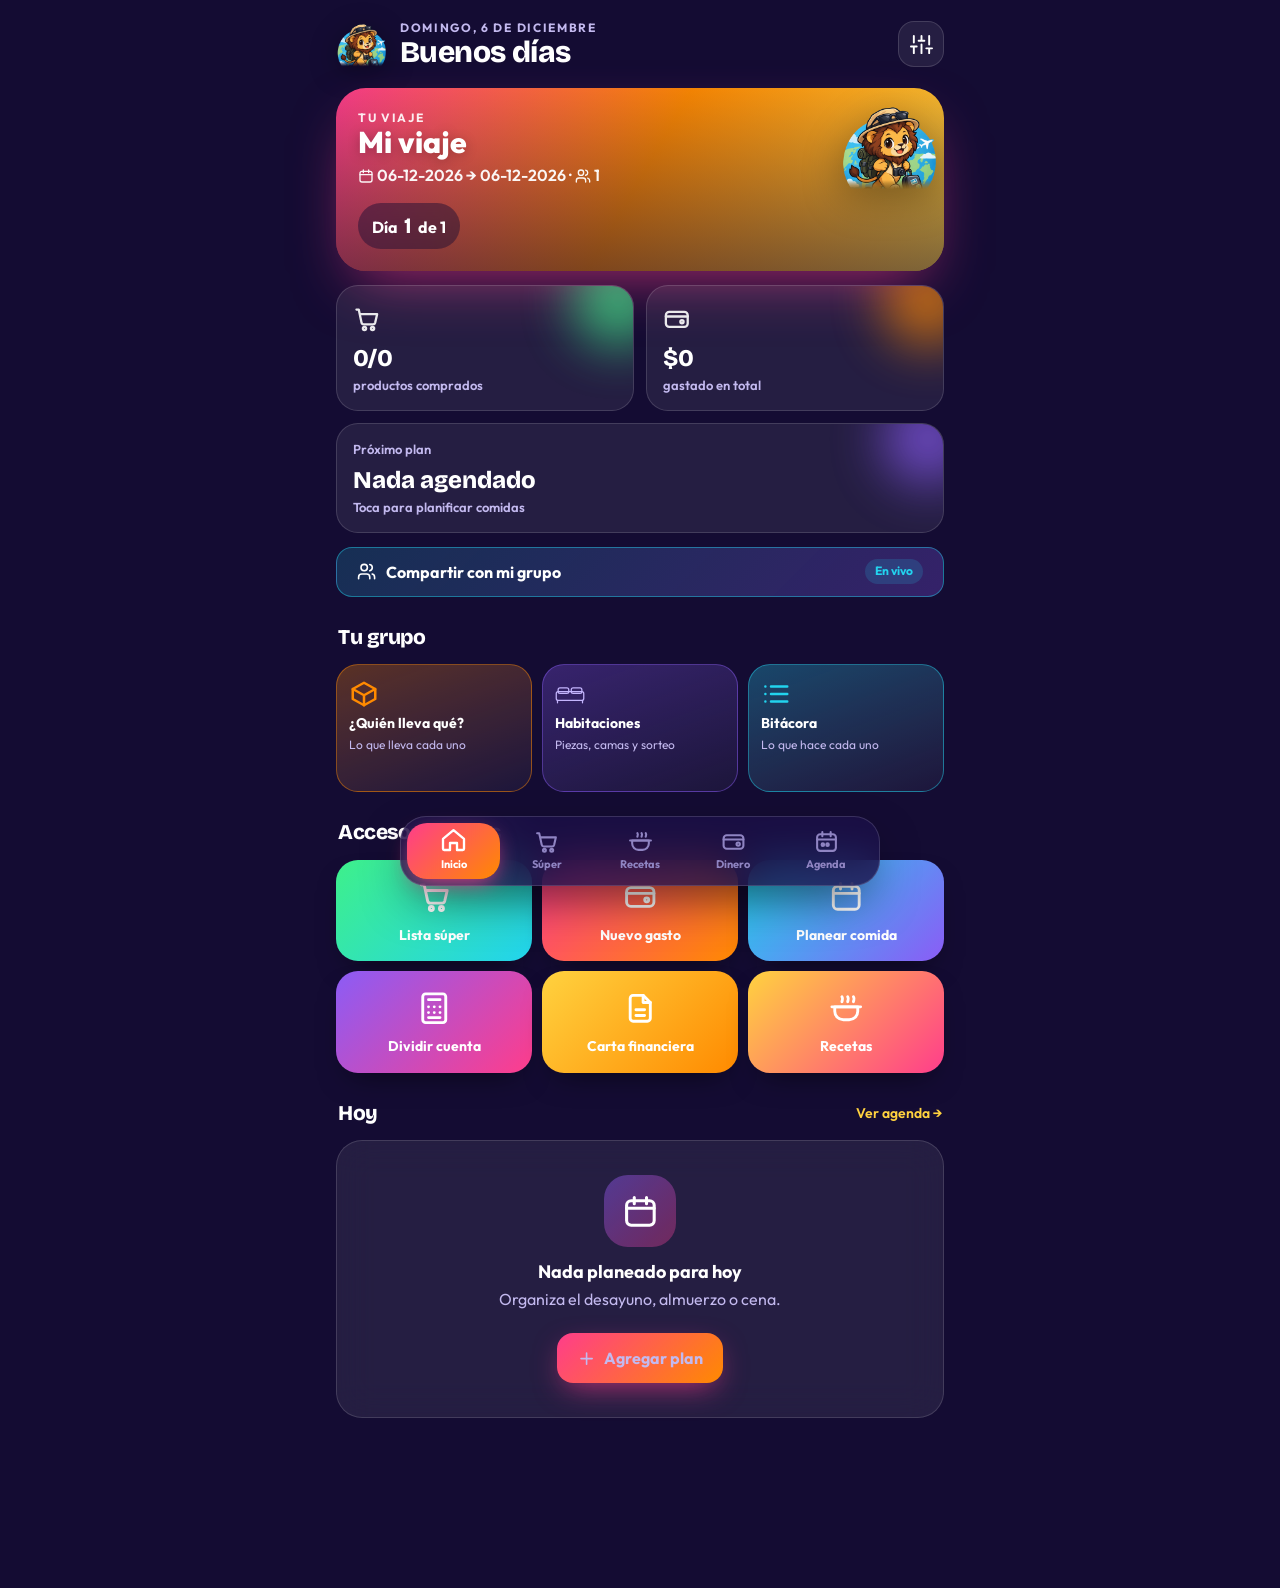
==== index.html @ cc761ab0 "ViajAPP: versión publicada (sesión 10)" ====
<!doctype html>
<html lang="es">
<head>
  <meta charset="utf-8">
  <meta name="viewport" content="width=device-width, initial-scale=1, viewport-fit=cover, maximum-scale=1">
  <meta name="theme-color" content="#140c33">
  <meta name="mobile-web-app-capable" content="yes">
  <meta name="apple-mobile-web-app-capable" content="yes">
  <meta name="apple-mobile-web-app-status-bar-style" content="black-translucent">
  <meta name="apple-mobile-web-app-title" content="Viajapp">
  <title>Viajapp · Organizador de viajes</title>
  <link rel="manifest" href="manifest.webmanifest">
  <link rel="icon" type="image/png" href="icons/favicon-64.png">
  <link rel="apple-touch-icon" href="icons/apple-touch-icon.png">
  <link rel="preconnect" href="https://fonts.googleapis.com">
  <link rel="preconnect" href="https://fonts.gstatic.com" crossorigin>
  <link href="https://fonts.googleapis.com/css2?family=Bricolage+Grotesque:opsz,wght@12..96,600;12..96,800&family=Outfit:wght@400;500;600;700&display=swap" rel="stylesheet">
  <link rel="stylesheet" href="css/styles.css">
</head>
<body>
  <!-- Fondo animado -->
  <div class="bg" aria-hidden="true">
    <span class="blob b1"></span><span class="blob b2"></span><span class="blob b3"></span><span class="blob b4"></span>
    <div class="grain"></div>
  </div>

  <main id="view" class="view"></main>

  <!-- Navegación inferior -->
  <nav class="tabbar" id="tabbar">
    <span class="tab-indicator" id="tabIndicator"></span>
    <button class="tab" data-tab="home" aria-label="Inicio">
      <svg viewBox="0 0 24 24"><path d="M3 11.5 12 4l9 7.5V20a1 1 0 0 1-1 1h-5v-6h-6v6H4a1 1 0 0 1-1-1z"/></svg><span>Inicio</span>
    </button>
    <button class="tab" data-tab="shop" aria-label="Supermercado">
      <svg viewBox="0 0 24 24"><path d="M3 4h2l2.4 11.2a2 2 0 0 0 2 1.6h7.9a2 2 0 0 0 2-1.5L21 8H6.2"/><circle cx="10" cy="20.5" r="1.4"/><circle cx="17" cy="20.5" r="1.4"/></svg><span>Súper</span>
      <b class="tab-badge" id="shopBadge" hidden></b>
    </button>
    <button class="tab" data-tab="recipes" aria-label="Recetas">
      <svg viewBox="0 0 24 24"><path d="M4 11h16v3a6 6 0 0 1-6 6h-4a6 6 0 0 1-6-6z"/><path d="M2 11h20M9 7.5c0-1.2 1.2-1.6 0-3.5M13 7.5c0-1.2 1.2-1.6 0-3.5M17 7.5c0-1.2 1.2-1.6 0-3.5"/></svg><span>Recetas</span>
    </button>
    <button class="tab" data-tab="money" aria-label="Dinero">
      <svg viewBox="0 0 24 24"><rect x="2.5" y="6" width="19" height="13" rx="3"/><path d="M2.5 10h19"/><circle cx="16.5" cy="14.5" r="1.6"/></svg><span>Dinero</span>
    </button>
    <button class="tab" data-tab="agenda" aria-label="Agenda">
      <svg viewBox="0 0 24 24"><rect x="3" y="5" width="18" height="16" rx="3"/><path d="M3 10h18M8 3v4M16 3v4"/><circle cx="8.5" cy="15" r="1.2"/><circle cx="13" cy="15" r="1.2"/></svg><span>Agenda</span>
    </button>
  </nav>

  <!-- Hoja inferior (modales) -->
  <div class="sheet-wrap" id="sheetWrap" hidden>
    <div class="sheet-backdrop" id="sheetBackdrop"></div>
    <section class="sheet" id="sheet" role="dialog" aria-modal="true">
      <div class="sheet-grip"></div>
      <div class="sheet-body" id="sheetBody"></div>
    </section>
  </div>

  <div class="toasts" id="toasts"></div>
  <canvas id="confetti" aria-hidden="true"></canvas>
  <div id="exportStage" aria-hidden="true"></div>
  <input type="file" id="importFile" accept="application/json" hidden>

  <script src="vendor/html2canvas.min.js"></script>
  <script src="vendor/jspdf.umd.min.js"></script>
  <script src="vendor/jspdf.plugin.autotable.min.js"></script>
  <script src="vendor/qrcode.min.js"></script>
  <script src="js/firebase-config.js"></script>
  <script src="js/data.js"></script>
  <script src="js/recipes.js"></script>
  <script src="js/diets.js"></script>
  <script src="js/store.js"></script>
  <script src="js/export.js"></script>
  <script src="js/sync.js"></script>
  <script src="js/group.js"></script>
  <script src="js/app.js"></script>
</body>
</html>
---- css/styles.css ----
/* ============ Viajapp · estilos ============ */
:root {
  --bg: #140c33;
  --bg-2: #1f1250;
  --card: rgba(255, 255, 255, .075);
  --card-2: rgba(255, 255, 255, .12);
  --stroke: rgba(255, 255, 255, .14);
  --text: #ffffff;
  --muted: #c3b9ef;
  --dim: #8f84c2;

  --pink: #ff3d8b;
  --orange: #ff8a00;
  --yellow: #ffd23f;
  --lime: #3ef08a;
  --cyan: #22d3ee;
  --violet: #8b5cf6;
  --red: #ff4d5e;

  --grad-hot: linear-gradient(135deg, #ff3d8b 0%, #ff8a00 100%);
  --grad-sun: linear-gradient(135deg, #ffd23f 0%, #ff8a00 100%);
  --grad-sea: linear-gradient(135deg, #22d3ee 0%, #8b5cf6 100%);
  --grad-lime: linear-gradient(135deg, #3ef08a 0%, #22d3ee 100%);
  --grad-party: linear-gradient(120deg, #ff3d8b, #ff8a00, #ffd23f, #3ef08a, #22d3ee, #8b5cf6, #ff3d8b);

  --r-lg: 26px;
  --r-md: 18px;
  --r-sm: 12px;
  --spring: cubic-bezier(.34, 1.56, .64, 1);
  --ease: cubic-bezier(.22, 1, .36, 1);
  --font-display: 'Bricolage Grotesque', 'Outfit', system-ui, sans-serif;
  --font: 'Outfit', system-ui, -apple-system, 'Segoe UI', Roboto, sans-serif;
  --safe-b: env(safe-area-inset-bottom, 0px);
  --safe-t: env(safe-area-inset-top, 0px);
  color-scheme: dark;
}

* { box-sizing: border-box; -webkit-tap-highlight-color: transparent; }
html, body { margin: 0; min-height: 100%; background: var(--bg); color: var(--text); }
body {
  font-family: var(--font);
  font-size: 16px;
  line-height: 1.4;
  overflow-x: hidden;
  overscroll-behavior-y: contain;
}
button { font: inherit; color: inherit; background: none; border: 0; cursor: pointer; padding: 0; }
input, textarea, select { font: inherit; color: inherit; }
img { max-width: 100%; display: block; }
[hidden] { display: none !important; }
h1, h2, h3 { font-family: var(--font-display); margin: 0; letter-spacing: -.02em; }

/* ---------- Fondo animado ---------- */
.bg { position: fixed; inset: 0; z-index: -1; overflow: hidden; background: radial-gradient(120% 80% at 50% 0%, var(--bg-2) 0%, var(--bg) 60%); }
.blob { position: absolute; border-radius: 50%; filter: blur(70px); opacity: .55; will-change: transform; }
.b1 { width: 55vmax; height: 55vmax; background: #ff3d8b; top: -20vmax; left: -15vmax; animation: float1 18s ease-in-out infinite alternate; }
.b2 { width: 45vmax; height: 45vmax; background: #8b5cf6; top: 30vh; right: -20vmax; animation: float2 22s ease-in-out infinite alternate; }
.b3 { width: 40vmax; height: 40vmax; background: #22d3ee; bottom: -18vmax; left: -10vmax; opacity: .35; animation: float3 20s ease-in-out infinite alternate; }
.b4 { width: 28vmax; height: 28vmax; background: #ff8a00; top: 10vh; right: 10vw; opacity: .3; animation: float1 16s ease-in-out infinite alternate-reverse; }
.grain { position: absolute; inset: 0; opacity: .06; background-image: radial-gradient(#fff 1px, transparent 1px); background-size: 3px 3px; }
@keyframes float1 { to { transform: translate(18vw, 12vh) scale(1.15); } }
@keyframes float2 { to { transform: translate(-22vw, -10vh) scale(.9); } }
@keyframes float3 { to { transform: translate(25vw, -14vh) scale(1.2); } }

/* ---------- Layout ---------- */
.view {
  max-width: 640px;
  margin: 0 auto;
  padding: calc(var(--safe-t) + 18px) 16px calc(var(--safe-b) + 170px);
  min-height: 100vh;
}
/* Las animaciones de entrada solo corren al cambiar de pestaña (.view.animate) */
.view.animate .page { animation: pageIn .55s var(--ease) both; }
.pop-in { animation: pageIn .45s var(--ease) both; }
@keyframes pageIn { from { opacity: 0; transform: translateY(24px) scale(.98); } }
.view.animate .stagger > *,
.view.animate .list-row,
.view.animate .exp-row,
.view.animate .ev { animation: rise .6s var(--spring) both; animation-delay: calc(var(--i, 0) * 55ms); }
@keyframes rise { from { opacity: 0; transform: translateY(26px) scale(.94); } }

.top { display: flex; align-items: center; gap: 12px; margin-bottom: 18px; }
.top .grow { flex: 1; min-width: 0; }
.eyebrow { font-size: 12px; font-weight: 700; letter-spacing: .14em; text-transform: uppercase; color: var(--muted); }
.title { font-size: 34px; font-weight: 800; line-height: 1.05; }
/* Íconos de línea (SVG) */
.ic { width: 1.15em; height: 1.15em; flex: none; display: inline-block; vertical-align: -.2em; fill: none; stroke: currentColor; stroke-width: 2; stroke-linecap: round; stroke-linejoin: round; }
.btn .ic { width: 1.2em; height: 1.2em; }
.chip .ic { width: 1em; height: 1em; }
.home-top { align-items: center; }
.home-top .title { font-size: clamp(22px, 6.6vw, 30px); }
.brand-mark { width: 52px; height: 52px; flex: none; object-fit: contain; filter: drop-shadow(0 6px 14px rgba(0, 0, 0, .35)); animation: bob 4.5s ease-in-out infinite; }
.dot { display: inline-block; width: 9px; height: 9px; border-radius: 50%; background: var(--dim); vertical-align: 1px; }
.dot.online { background: var(--lime); box-shadow: 0 0 0 0 rgba(62, 240, 138, .6); animation: pulse 2s infinite; }
.dot.offline { background: var(--orange); }
.dot.connecting { background: var(--yellow); animation: pulse 1.2s infinite; }
.dot.error { background: var(--red); }
@keyframes pulse { 70% { box-shadow: 0 0 0 7px rgba(62, 240, 138, 0); } 100% { box-shadow: 0 0 0 0 rgba(62, 240, 138, 0); } }

.icon-btn {
  width: 46px; height: 46px; border-radius: 16px; display: grid; place-items: center; flex: none;
  background: var(--card); border: 1px solid var(--stroke); font-size: 20px;
  transition: transform .25s var(--spring), background .2s;
}
.icon-btn:active { transform: scale(.88) rotate(-6deg); }

.section-title { display: flex; align-items: center; justify-content: space-between; margin: 26px 2px 12px; }
.section-title h2 { font-size: 21px; font-weight: 800; }
.link { color: var(--yellow); font-weight: 600; font-size: 14px; }

.card {
  background: var(--card); border: 1px solid var(--stroke); border-radius: var(--r-lg);
  padding: 18px; backdrop-filter: blur(18px); -webkit-backdrop-filter: blur(18px);
}

/* ---------- Botones ---------- */
.btn {
  display: inline-flex; align-items: center; justify-content: center; gap: 8px;
  min-height: 50px; padding: 0 20px; border-radius: 16px; font-weight: 700;
  background: var(--card-2); border: 1px solid var(--stroke);
  transition: transform .25s var(--spring), filter .2s, box-shadow .2s;
}
.btn:active { transform: scale(.94); }
.btn.primary { background: var(--grad-hot); border: 0; box-shadow: 0 10px 30px -8px rgba(255, 61, 139, .7); }
.btn.sea { background: var(--grad-sea); border: 0; box-shadow: 0 10px 30px -8px rgba(139, 92, 246, .7); }
.btn.lime { background: var(--grad-lime); border: 0; color: #08241a; box-shadow: 0 10px 30px -8px rgba(62, 240, 138, .6); }
.btn.sun { background: var(--grad-sun); border: 0; color: #2b1600; box-shadow: 0 10px 30px -8px rgba(255, 138, 0, .6); }
.btn.danger { background: rgba(255, 77, 94, .15); border-color: rgba(255, 77, 94, .5); color: #ff9aa4; }
.btn.block { width: 100%; }
.btn.sm { min-height: 40px; padding: 0 14px; border-radius: 13px; font-size: 14px; }
.btn-row { display: flex; gap: 10px; flex-wrap: wrap; }
.btn-row > .btn { flex: 1 1 140px; }
.shine { position: relative; overflow: hidden; }
.shine::after {
  content: ''; position: absolute; inset: 0; transform: translateX(-120%);
  background: linear-gradient(100deg, transparent 20%, rgba(255, 255, 255, .45) 50%, transparent 80%);
  animation: shine 3.2s ease-in-out infinite;
}
@keyframes shine { 60%, 100% { transform: translateX(120%); } }

/* ---------- Inicio ---------- */
.hero {
  position: relative; overflow: hidden; border-radius: 30px; padding: 22px;
  background: var(--grad-party); background-size: 300% 300%; animation: partyBg 12s ease infinite;
  box-shadow: 0 24px 60px -20px rgba(255, 61, 139, .65);
}
@keyframes partyBg { 0% { background-position: 0% 50%; } 50% { background-position: 100% 50%; } 100% { background-position: 0% 50%; } }
.hero::before { content: ''; position: absolute; inset: 0; background: linear-gradient(180deg, rgba(20, 12, 51, .05), rgba(20, 12, 51, .55)); }
.hero > * { position: relative; }
.hero .trip-name { font-size: 30px; font-weight: 800; line-height: 1.05; text-shadow: 0 2px 12px rgba(0, 0, 0, .25); }
.hero .trip-meta { margin-top: 6px; font-weight: 600; opacity: .95; }
.hero { padding-right: 112px; }
.hero .hero-logo { position: absolute; right: 4px; top: 8px; width: 100px; height: 100px; object-fit: contain; animation: bob 3.6s ease-in-out infinite; filter: drop-shadow(0 12px 20px rgba(0, 0, 0, .35)); }
.hero .trip-meta .ic { width: 1em; height: 1em; }
@keyframes bob { 50% { transform: translateY(-10px) rotate(8deg); } }
.hero .countdown { display: inline-flex; align-items: baseline; gap: 6px; margin-top: 16px; padding: 8px 14px; border-radius: 999px; background: rgba(20, 12, 51, .45); backdrop-filter: blur(8px); font-weight: 700; }
.hero .countdown b { font-family: var(--font-display); font-size: 22px; }

.stats { display: grid; grid-template-columns: repeat(2, 1fr); gap: 12px; margin-top: 14px; }
.stat { border-radius: 22px; padding: 16px; background: var(--card); border: 1px solid var(--stroke); position: relative; overflow: hidden; transition: transform .3s var(--spring); }
.stat:active { transform: scale(.95); }
.stat .s-ico { font-size: 24px; color: #fff; opacity: .9; }
.stat .s-val { font-family: var(--font-display); font-size: 24px; font-weight: 800; margin-top: 6px; white-space: nowrap; overflow: hidden; text-overflow: ellipsis; }
.stat .s-lbl { color: var(--muted); font-size: 13px; font-weight: 600; }
.stat .s-glow { position: absolute; width: 90px; height: 90px; border-radius: 50%; right: -30px; top: -30px; filter: blur(26px); opacity: .7; }
.stat.wide { grid-column: span 2; }

.quick { display: grid; grid-template-columns: repeat(3, 1fr); gap: 10px; }
.quick-tile {
  border-radius: 22px; padding: 16px 10px; text-align: center; font-weight: 700; font-size: 14px;
  display: flex; flex-direction: column; align-items: center; gap: 8px; color: #fff;
  transition: transform .3s var(--spring); box-shadow: 0 14px 30px -14px rgba(0, 0, 0, .6);
}
.quick-tile span { font-size: 30px; transition: transform .4s var(--spring); }
.quick-tile:active { transform: scale(.9) rotate(-2deg); }
.quick-tile:active span { transform: scale(1.3) rotate(10deg); }

/* ---------- Controles ---------- */
.seg { display: flex; padding: 5px; border-radius: 18px; background: var(--card); border: 1px solid var(--stroke); position: relative; margin-bottom: 14px; }
.seg button { flex: 1; min-height: 42px; border-radius: 14px; font-weight: 700; color: var(--muted); position: relative; z-index: 1; transition: color .25s; }
.seg button.active { color: #fff; }
.seg .seg-ind { position: absolute; top: 5px; bottom: 5px; border-radius: 14px; background: var(--grad-hot); transition: left .45s var(--spring), width .45s var(--spring); box-shadow: 0 8px 22px -8px rgba(255, 61, 139, .9); }

.search { position: relative; margin-bottom: 12px; }
.search input {
  width: 100%; height: 52px; border-radius: 18px; padding: 0 16px 0 46px;
  background: var(--card); border: 1px solid var(--stroke); outline: none; font-size: 16px; transition: border-color .2s, box-shadow .2s;
}
.search input:focus { border-color: var(--pink); box-shadow: 0 0 0 4px rgba(255, 61, 139, .2); }
.search::before {
  content: ''; position: absolute; left: 16px; top: 50%; width: 20px; height: 20px; transform: translateY(-50%);
  background: url("data:image/svg+xml,%3Csvg xmlns='http://www.w3.org/2000/svg' viewBox='0 0 24 24' fill='none' stroke='%23c3b9ef' stroke-width='2.2' stroke-linecap='round'%3E%3Ccircle cx='11' cy='11' r='7'/%3E%3Cpath d='m21 21-4.3-4.3'/%3E%3C/svg%3E") center / contain no-repeat;
}
.sum-ic { display: grid; place-items: center; width: 52px; height: 52px; border-radius: 18px; font-size: 26px; color: var(--lime); background: rgba(62, 240, 138, .12); }
.inlist { font-size: 11px; font-weight: 700; color: var(--lime); border: 1px solid rgba(62, 240, 138, .45); border-radius: 999px; padding: 1px 7px; margin-left: 4px; white-space: nowrap; }
.item-card .add-ic { color: var(--muted); }
.share-cta span { display: inline-flex; align-items: center; gap: 10px; flex: 1; text-align: left; }
.share-cta small { flex: none; font-size: 12px; padding: 4px 10px; border-radius: 999px; background: rgba(34, 211, 238, .16); }
.list-row .rs .ic, .exp-row .es .ic, .ev .es .ic { width: 1em; height: 1em; }

.chips { display: flex; gap: 8px; overflow-x: auto; padding: 4px 16px 10px; margin: 0 -16px; scrollbar-width: none; scroll-snap-type: x proximity; }
.chips::-webkit-scrollbar { display: none; }
.chips.wrap { flex-wrap: wrap; overflow: visible; margin: 0; padding: 0; }
.chip {
  flex: none; display: inline-flex; align-items: center; gap: 6px; padding: 9px 14px; border-radius: 999px;
  background: var(--card); border: 1px solid var(--stroke); font-weight: 600; font-size: 14px; white-space: nowrap;
  scroll-snap-align: start; transition: transform .3s var(--spring), background .25s, border-color .25s, box-shadow .25s;
}
.chip:active { transform: scale(.9); }
.chip.active { background: var(--c, var(--pink)); border-color: transparent; color: #fff; box-shadow: 0 8px 20px -8px var(--c, var(--pink)); text-shadow: 0 1px 2px rgba(0, 0, 0, .25); }
.sticky-chips { position: sticky; top: 0; z-index: 5; padding-top: calc(var(--safe-t) + 4px); background: linear-gradient(180deg, var(--bg) 70%, transparent); }

/* ---------- Catálogo súper ---------- */
.cat-section { margin-top: 18px; }
.cat-head { display: flex; align-items: center; gap: 10px; margin: 0 2px 10px; }
.cat-head .cat-ico { width: 40px; height: 40px; border-radius: 14px; display: grid; place-items: center; font-size: 22px; background: var(--c); box-shadow: 0 8px 20px -8px var(--c); }
.cat-head h3 { font-size: 19px; flex: 1; }
.cat-head .cat-n { font-size: 13px; color: var(--muted); font-weight: 600; }
.grid-items { display: grid; grid-template-columns: repeat(auto-fill, minmax(150px, 1fr)); gap: 10px; }
.item-card {
  position: relative; text-align: left; border-radius: 20px; padding: 14px; min-height: 96px;
  background: var(--card); border: 1px solid var(--stroke); display: flex; flex-direction: column; justify-content: space-between; gap: 6px;
  transition: transform .35s var(--spring), background .3s, border-color .3s, box-shadow .3s; overflow: hidden;
}
.item-card:active { transform: scale(.93); }
.item-card .ie { font-size: 30px; transition: transform .5s var(--spring); }
.item-card .in { font-weight: 700; font-size: 15px; line-height: 1.15; }
.item-card .iv { font-size: 12px; color: var(--muted); }
.item-card.on { background: color-mix(in srgb, var(--c) 28%, transparent); border-color: var(--c); box-shadow: 0 10px 28px -12px var(--c); }
.item-card.on .ie { transform: scale(1.15) rotate(-8deg); }
.item-card.on .iv { color: #fff; }
.item-card .ib {
  position: absolute; top: 10px; right: 10px; min-width: 26px; height: 26px; padding: 0 7px; border-radius: 999px;
  display: grid; place-items: center; font-weight: 800; font-size: 13px; background: var(--c); color: #fff;
  animation: pop .45s var(--spring);
}
.item-card.add { border-style: dashed; align-items: center; justify-content: center; color: var(--muted); text-align: center; }
@keyframes pop { from { transform: scale(0); } }

.cta-float {
  position: fixed; left: 50%; bottom: calc(var(--safe-b) + 96px); transform: translateX(-50%); z-index: 20;
  display: flex; align-items: center; gap: 10px; padding: 0 22px; height: 54px; border-radius: 999px;
  background: var(--grad-hot); font-weight: 800; box-shadow: 0 16px 40px -10px rgba(255, 61, 139, .9);
  animation: ctaIn .6s var(--spring); white-space: nowrap;
}
.cta-float:active { transform: translateX(-50%) scale(.93); }
.cta-float .n { background: #fff; color: var(--pink); border-radius: 999px; min-width: 28px; height: 28px; display: grid; place-items: center; padding: 0 8px; }
@keyframes ctaIn { from { transform: translateX(-50%) translateY(80px) scale(.6); opacity: 0; } }

/* ---------- Lista ---------- */
.progress { height: 12px; border-radius: 999px; background: rgba(255, 255, 255, .1); overflow: hidden; }
.progress > i { display: block; height: 100%; border-radius: inherit; background: var(--grad-lime); width: 0; transition: width .8s var(--spring); }
.list-summary { display: flex; align-items: center; justify-content: space-between; margin-bottom: 10px; font-weight: 700; }
.list-summary .big { font-family: var(--font-display); font-size: 28px; }
.list-group { margin-top: 18px; }
.list-group-h { display: flex; align-items: center; gap: 8px; font-weight: 800; margin: 0 4px 8px; color: var(--c); }
.list-row {
  display: flex; align-items: center; gap: 12px; padding: 12px 12px 12px 14px; border-radius: 18px; margin-bottom: 8px;
  background: var(--card); border: 1px solid var(--stroke); transition: opacity .3s, transform .35s var(--spring), background .3s;
}
.list-row .rm { flex: 1; min-width: 0; }
.list-row .rn { font-weight: 700; }
.list-row .rv { font-size: 13px; color: var(--muted); }
.list-row.done { opacity: .55; }
.list-row.done .rn { text-decoration: line-through; text-decoration-thickness: 2px; text-decoration-color: var(--lime); }
.check {
  width: 32px; height: 32px; flex: none; border-radius: 11px; border: 2px solid var(--stroke);
  display: grid; place-items: center; transition: all .35s var(--spring); background: rgba(255, 255, 255, .04);
}
.check svg { width: 18px; height: 18px; stroke: #08241a; stroke-width: 3.5; fill: none; stroke-dasharray: 24; stroke-dashoffset: 24; transition: stroke-dashoffset .35s .05s ease; }
.check.on { background: var(--lime); border-color: var(--lime); transform: rotate(-8deg) scale(1.08); box-shadow: 0 6px 18px -6px var(--lime); }
.check.on svg { stroke-dashoffset: 0; }
.stepper { display: inline-flex; align-items: center; gap: 2px; background: rgba(255, 255, 255, .08); border-radius: 12px; padding: 3px; flex: none; }
.stepper button { width: 32px; height: 32px; border-radius: 10px; font-weight: 800; font-size: 18px; transition: transform .2s var(--spring), background .2s; }
.stepper button:active { transform: scale(.8); background: rgba(255, 255, 255, .15); }
.stepper b { min-width: 24px; text-align: center; font-variant-numeric: tabular-nums; }
.del { width: 34px; height: 34px; border-radius: 10px; color: var(--dim); font-size: 18px; flex: none; }
.del:active { color: var(--red); transform: scale(.85); }

/* ---------- Hoja inferior ---------- */
.sheet-wrap { position: fixed; inset: 0; z-index: 50; display: flex; align-items: flex-end; justify-content: center; }
.sheet-backdrop { position: absolute; inset: 0; background: rgba(8, 4, 24, .6); backdrop-filter: blur(6px); -webkit-backdrop-filter: blur(6px); animation: fade .3s ease both; }
.sheet {
  position: relative; width: 100%; max-width: 640px; max-height: 92vh; display: flex; flex-direction: column;
  background: linear-gradient(180deg, #2a1a66 0%, #1a0f45 100%); border: 1px solid var(--stroke); border-bottom: 0;
  border-radius: 30px 30px 0 0; box-shadow: 0 -20px 60px rgba(0, 0, 0, .5); animation: sheetIn .5s var(--spring) both;
}
.sheet-wrap.closing .sheet { animation: sheetOut .3s var(--ease) both; }
.sheet-wrap.closing .sheet-backdrop { animation: fade .3s ease reverse both; }
@keyframes sheetIn { from { transform: translateY(100%); } }
@keyframes sheetOut { to { transform: translateY(100%); } }
@keyframes fade { from { opacity: 0; } }
.sheet-grip { width: 46px; height: 5px; border-radius: 9px; background: rgba(255, 255, 255, .3); margin: 10px auto 0; flex: none; }
.sheet-body { overflow-y: auto; padding: 14px 18px calc(var(--safe-b) + 22px); overscroll-behavior: contain; }
.sheet-title { display: flex; align-items: center; gap: 12px; margin-bottom: 16px; }
.sheet-title .st-ico { width: 52px; height: 52px; border-radius: 18px; display: grid; place-items: center; font-size: 28px; background: var(--c, var(--grad-hot)); flex: none; animation: pop .5s var(--spring); }
.sheet-title h2 { font-size: 24px; font-weight: 800; }
.sheet-title p { margin: 2px 0 0; color: var(--muted); font-size: 14px; }

.variant-row {
  display: flex; align-items: center; gap: 12px; padding: 12px; border-radius: 16px; margin-bottom: 8px;
  background: var(--card); border: 1px solid var(--stroke); transition: background .25s, border-color .25s, transform .3s var(--spring);
}
.variant-row:active { transform: scale(.97); }
.variant-row.on { background: color-mix(in srgb, var(--c) 25%, transparent); border-color: var(--c); }
.variant-row .vn { flex: 1; font-weight: 600; }
.variant-row .check.on { background: var(--c); border-color: var(--c); box-shadow: 0 6px 18px -6px var(--c); }
.variant-row .check svg { stroke: #fff; }

/* ---------- Formularios ---------- */
.field { display: block; margin-bottom: 14px; }
.field > span { display: block; font-size: 13px; font-weight: 700; color: var(--muted); margin: 0 4px 6px; letter-spacing: .02em; }
.field input, .field textarea, .field select {
  width: 100%; min-height: 50px; border-radius: 15px; padding: 12px 14px; outline: none;
  background: rgba(255, 255, 255, .07); border: 1px solid var(--stroke); font-size: 16px; transition: border-color .2s, box-shadow .2s;
}
.field select option { background: #1f1250; }
.field textarea { min-height: 80px; resize: vertical; }
.field input:focus, .field textarea:focus, .field select:focus { border-color: var(--cyan); box-shadow: 0 0 0 4px rgba(34, 211, 238, .18); }
.field-row { display: flex; gap: 10px; }
.field-row > .field { flex: 1; min-width: 0; }
.amount {
  text-align: center; padding: 18px 10px; border-radius: 22px; margin-bottom: 16px;
  background: rgba(255, 255, 255, .06); border: 1px solid var(--stroke);
}
.amount input {
  width: 100%; background: none; border: 0; outline: none; text-align: center;
  font-family: var(--font-display); font-size: 44px; font-weight: 800; color: #fff;
}
.amount small { color: var(--muted); font-weight: 600; }
.hint { font-size: 13px; color: var(--muted); margin: -6px 4px 14px; }

.photos { display: grid; grid-template-columns: repeat(auto-fill, minmax(84px, 1fr)); gap: 8px; margin-bottom: 14px; }
.photo {
  position: relative; aspect-ratio: 1; border-radius: 16px; overflow: hidden; background: var(--card); border: 1px solid var(--stroke);
  animation: pop .4s var(--spring);
}
.photo img { width: 100%; height: 100%; object-fit: cover; }
.photo .x { position: absolute; top: 4px; right: 4px; width: 26px; height: 26px; border-radius: 50%; background: rgba(0, 0, 0, .65); font-size: 14px; }
.photo-add { aspect-ratio: 1; border-radius: 16px; border: 2px dashed var(--stroke); display: grid; place-items: center; text-align: center; font-size: 12px; font-weight: 700; color: var(--muted); }
.photo-add span { font-size: 26px; display: block; }

/* ---------- Dinero ---------- */
.balance {
  position: relative; overflow: hidden; border-radius: 30px; padding: 22px; display: flex; align-items: center; gap: 18px;
  background: linear-gradient(135deg, #3b1d8f 0%, #6d28d9 45%, #db2777 100%);
  box-shadow: 0 24px 60px -24px rgba(219, 39, 119, .8);
}
.balance::after { content: ''; position: absolute; width: 200px; height: 200px; border-radius: 50%; right: -70px; bottom: -90px; background: rgba(255, 255, 255, .12); }
.balance .bl { flex: 1; min-width: 0; position: relative; z-index: 1; }
.balance .bl small { font-weight: 700; opacity: .85; text-transform: uppercase; letter-spacing: .1em; font-size: 12px; }
.balance .bal-num { font-family: var(--font-display); font-size: clamp(30px, 9vw, 42px); font-weight: 800; line-height: 1.05; margin: 4px 0 10px; word-break: break-word; }
.balance .bal-sub { display: flex; gap: 16px; flex-wrap: wrap; font-size: 13px; font-weight: 600; }
.balance .bal-sub b { display: block; font-size: 16px; }
.ring { width: 104px; height: 104px; flex: none; position: relative; z-index: 1; }
.ring svg { width: 100%; height: 100%; transform: rotate(-90deg); }
.ring circle { fill: none; stroke-width: 11; stroke-linecap: round; }
.ring .rbg { stroke: rgba(255, 255, 255, .18); }
.ring .rfg { stroke: url(#ringGrad); transition: stroke-dashoffset 1.2s var(--ease); }
.ring .rl { position: absolute; inset: 0; display: grid; place-items: center; text-align: center; font-family: var(--font-display); font-weight: 800; font-size: 22px; line-height: 1; }
.ring .rl small { display: block; font-family: var(--font); font-size: 11px; font-weight: 600; opacity: .8; }
.over .bal-num { color: #ffe2e5; }

.actions4 { display: grid; grid-template-columns: repeat(4, 1fr); gap: 10px; margin-top: 14px; }
.act { display: flex; flex-direction: column; align-items: center; gap: 6px; font-size: 12px; font-weight: 700; color: var(--muted); text-align: center; }
.act span { width: 58px; height: 58px; border-radius: 20px; display: grid; place-items: center; font-size: 26px; transition: transform .35s var(--spring); box-shadow: 0 12px 26px -12px rgba(0, 0, 0, .7); }
.act:active span { transform: scale(.85) rotate(-10deg); }

.bars .bar-row { margin-bottom: 12px; }
.bar-row .bh { display: flex; justify-content: space-between; font-size: 14px; font-weight: 600; margin-bottom: 6px; }
.bar-row .bh b { font-variant-numeric: tabular-nums; }
.bar-row .bt { height: 10px; border-radius: 999px; background: rgba(255, 255, 255, .08); overflow: hidden; }
.bar-row .bt i { display: block; height: 100%; border-radius: inherit; background: var(--c); width: 0; transition: width 1s var(--spring); box-shadow: 0 0 14px var(--c); }

.day-h { font-size: 13px; font-weight: 800; color: var(--muted); text-transform: uppercase; letter-spacing: .08em; margin: 18px 4px 8px; display: flex; justify-content: space-between; }
.exp-row {
  width: 100%; display: flex; align-items: center; gap: 12px; padding: 12px; border-radius: 20px; margin-bottom: 8px; text-align: left;
  background: var(--card); border: 1px solid var(--stroke); transition: transform .3s var(--spring);
}
.exp-row:active { transform: scale(.96); }
.exp-row .en, .exp-row .es, .ev .en, .ev .es { display: block; }
.exp-row .ei { width: 46px; height: 46px; border-radius: 16px; display: grid; place-items: center; font-size: 22px; background: var(--c); flex: none; }
.exp-row .em { flex: 1; min-width: 0; }
.exp-row .en { font-weight: 700; white-space: nowrap; overflow: hidden; text-overflow: ellipsis; }
.exp-row .es { font-size: 12px; color: var(--muted); }
.exp-row .ea { font-family: var(--font-display); font-weight: 800; font-size: 17px; text-align: right; white-space: nowrap; }
.exp-row .ea small { display: block; font-family: var(--font); font-size: 11px; color: var(--muted); font-weight: 600; }

.split-out { text-align: center; padding: 18px; border-radius: 22px; background: var(--grad-lime); color: #062218; margin: 6px 0 16px; }
.split-out .pp { font-family: var(--font-display); font-size: 40px; font-weight: 800; line-height: 1.05; }

/* ---------- Agenda ---------- */
.cal { padding: 16px 12px; }
.cal-head { display: flex; align-items: center; justify-content: space-between; margin: 0 4px 12px; }
.cal-head h3 { font-size: 21px; text-transform: capitalize; }
.cal-grid { display: grid; grid-template-columns: repeat(7, 1fr); gap: 4px; }
.cal-dow { text-align: center; font-size: 12px; font-weight: 700; color: var(--dim); padding: 4px 0; }
.cal-day {
  aspect-ratio: 1; border-radius: 14px; display: flex; flex-direction: column; align-items: center; justify-content: center; gap: 3px;
  font-weight: 700; font-size: 15px; position: relative; transition: transform .3s var(--spring), background .25s;
}
.cal-day:active { transform: scale(.85); }
.cal-day.out { color: var(--dim); opacity: .45; }
.cal-day.trip { background: rgba(255, 255, 255, .06); }
.cal-day.today { box-shadow: inset 0 0 0 2px var(--yellow); }
.cal-day.sel { background: var(--grad-hot); color: #fff; box-shadow: 0 10px 24px -8px rgba(255, 61, 139, .9); transform: scale(1.06); }
.cal-day .dots { display: flex; gap: 2px; height: 6px; }
.cal-day .dots i { width: 6px; height: 6px; border-radius: 50%; background: var(--c); }
.cal-day.sel .dots i { background: #fff; }
.cal-grid.anim { animation: calSlide .45s var(--ease); }
@keyframes calSlide { from { opacity: 0; transform: translateX(calc(var(--dir, 1) * 40px)); } }

.quick-add { display: flex; gap: 8px; overflow-x: auto; margin: 0 -16px; padding: 4px 16px 10px; scrollbar-width: none; }
.quick-add::-webkit-scrollbar { display: none; }
.qa { flex: none; display: flex; flex-direction: column; align-items: center; gap: 4px; width: 78px; padding: 12px 4px; border-radius: 20px; background: var(--c); font-size: 12px; font-weight: 800; color: #fff; text-shadow: 0 1px 2px rgba(0, 0, 0, .3); transition: transform .3s var(--spring); box-shadow: 0 10px 24px -12px var(--c); }
.qa span { font-size: 26px; }
.qa:active { transform: scale(.88) rotate(4deg); }

.timeline { position: relative; padding-left: 22px; }
.timeline::before { content: ''; position: absolute; left: 7px; top: 8px; bottom: 8px; width: 3px; border-radius: 3px; background: linear-gradient(var(--pink), var(--violet), var(--cyan)); opacity: .6; }
.ev {
  position: relative; display: flex; gap: 12px; align-items: center; width: 100%; text-align: left; padding: 14px; margin-bottom: 10px; border-radius: 20px;
  background: var(--card); border: 1px solid var(--stroke); border-left: 4px solid var(--c); transition: transform .3s var(--spring);
}
.ev::before { content: ''; position: absolute; left: -22px; top: 50%; width: 15px; height: 15px; border-radius: 50%; background: var(--c); transform: translateY(-50%); box-shadow: 0 0 0 4px var(--bg), 0 0 14px var(--c); }
.ev:active { transform: scale(.96); }
.ev .et { font-family: var(--font-display); font-size: 20px; font-weight: 800; min-width: 58px; }
.ev .ee { font-size: 28px; }
.ev .em { flex: 1; min-width: 0; }
.ev .en { font-weight: 700; }
.ev .es { font-size: 13px; color: var(--muted); }
.ev.past { opacity: .6; }

/* ---------- Varios ---------- */
.empty { text-align: center; padding: 34px 18px; color: var(--muted); }
.empty .ee {
  display: grid; place-items: center; width: 72px; height: 72px; margin: 0 auto 12px; border-radius: 24px; font-size: 32px; color: #fff;
  background: linear-gradient(135deg, rgba(139, 92, 246, .45), rgba(255, 61, 139, .35)); animation: bob 3s ease-in-out infinite;
}
.empty b { color: #fff; display: block; font-size: 18px; margin-bottom: 4px; }

.toasts { position: fixed; left: 0; right: 0; top: calc(var(--safe-t) + 12px); z-index: 80; display: flex; flex-direction: column; align-items: center; gap: 8px; pointer-events: none; padding: 0 16px; }
.toast {
  padding: 12px 18px; border-radius: 16px; font-weight: 700; background: rgba(30, 18, 80, .92); border: 1px solid var(--stroke);
  backdrop-filter: blur(12px); box-shadow: 0 16px 40px -12px rgba(0, 0, 0, .6); animation: toastIn .5s var(--spring) both; max-width: 100%;
}
.toast.out { animation: toastOut .3s ease both; }
@keyframes toastIn { from { transform: translateY(-40px) scale(.8); opacity: 0; } }
@keyframes toastOut { to { transform: translateY(-30px); opacity: 0; } }

#confetti { position: fixed; inset: 0; width: 100%; height: 100%; pointer-events: none; z-index: 90; }
#exportStage { position: fixed; left: -12000px; top: 0; }

.fab {
  position: fixed; right: max(16px, calc(50% - 304px)); bottom: calc(var(--safe-b) + 98px); z-index: 20;
  width: 62px; height: 62px; border-radius: 22px; font-size: 30px; font-weight: 800; display: grid; place-items: center;
  background: var(--grad-hot); box-shadow: 0 16px 36px -10px rgba(255, 61, 139, .9); animation: ctaIn2 .6s var(--spring);
  transition: transform .3s var(--spring);
}
.fab:active { transform: scale(.85) rotate(90deg); }
@keyframes ctaIn2 { from { transform: scale(0) rotate(-180deg); } }

/* ---------- Barra de pestañas ---------- */
.tabbar {
  position: fixed; left: 50%; transform: translateX(-50%); bottom: calc(var(--safe-b) + 14px); z-index: 30;
  width: min(calc(100% - 24px), 480px); height: 70px; display: flex; padding: 6px; border-radius: 26px;
  background: rgba(28, 16, 72, .78); border: 1px solid var(--stroke); backdrop-filter: blur(20px); -webkit-backdrop-filter: blur(20px);
  box-shadow: 0 20px 50px -14px rgba(0, 0, 0, .7);
}
.tab { flex: 1; position: relative; z-index: 1; display: flex; flex-direction: column; align-items: center; justify-content: center; gap: 3px; font-size: 11px; font-weight: 700; color: var(--dim); transition: color .3s; }
.tab svg { width: 25px; height: 25px; fill: none; stroke: currentColor; stroke-width: 2; stroke-linecap: round; stroke-linejoin: round; transition: transform .45s var(--spring); }
.tab.active { color: #fff; }
.tab.active svg { transform: translateY(-2px) scale(1.12); }
.tab-indicator { position: absolute; top: 6px; bottom: 6px; border-radius: 20px; background: var(--grad-hot); transition: left .5s var(--spring), width .5s var(--spring), background .5s; box-shadow: 0 8px 22px -6px rgba(255, 61, 139, .9); }
.tab-badge { position: absolute; top: 4px; right: calc(50% - 26px); min-width: 20px; height: 20px; padding: 0 6px; border-radius: 999px; background: var(--yellow); color: #2b1600; font-size: 11px; font-weight: 800; display: grid; place-items: center; animation: pop .4s var(--spring); }

/* ---------- Recetas ---------- */
.variant-row .amt { font-family: var(--font-display); font-weight: 800; white-space: nowrap; }
.ing-row { display: grid; grid-template-columns: minmax(0, 1fr) 60px 82px 30px; gap: 6px; align-items: center; margin-bottom: 8px; }
.ing-row input, .ing-row select {
  width: 100%; min-width: 0; height: 44px; border-radius: 12px; padding: 0 10px; outline: none; font-size: 15px;
  background: rgba(255, 255, 255, .07); border: 1px solid var(--stroke);
}
.ing-row select { padding: 0 4px; }
.ing-row select option { background: #1f1250; }
.ing-row input:focus, .ing-row select:focus { border-color: var(--cyan); }
.ing-row .del { width: 30px; }
.rc-var { padding: 14px; border-radius: 20px; margin-bottom: 12px; background: rgba(255, 255, 255, .05); border: 1px dashed var(--stroke); }
.list-row .rs { font-size: 12px; color: var(--yellow); margin-top: 2px; }
.recipe-link { display: flex; align-items: center; gap: 12px; padding: 14px; border-radius: 18px; margin-bottom: 10px; background: color-mix(in srgb, var(--c) 22%, transparent); border: 1px solid var(--c); }
.recipe-link .rl-e { font-size: 30px; }
.recipe-link small { display: block; color: var(--muted); }

/* ---------- Cuentas claras ---------- */
.settle-row { display: flex; justify-content: space-between; padding: 9px 2px; border-top: 1px solid var(--stroke); font-weight: 600; }
.settle-row .pos { color: var(--lime); }
.settle-row .neg { color: #ff8a95; }
.settle-row .sr-part { display: block; font-size: 12px; font-weight: 500; color: var(--muted); }
.among-n { font-style: normal; font-weight: 600; color: var(--cyan, #22d3ee); margin-left: 4px; }
.transfer {
  display: flex; align-items: center; gap: 10px; margin-top: 10px; padding: 12px 14px; border-radius: 16px; font-weight: 700;
  background: linear-gradient(135deg, rgba(255, 61, 139, .22), rgba(139, 92, 246, .22)); border: 1px solid var(--stroke);
}
.transfer .arrow { color: var(--yellow); }
.transfer b { margin-left: auto; font-family: var(--font-display); font-size: 17px; white-space: nowrap; }

/* ---------- Dietas y alergias ---------- */
.seg3 button { font-size: 14px; padding: 0 4px; }
.db { display: inline-flex; align-items: center; gap: 4px; margin-top: 6px; padding: 2px 8px; border-radius: 999px; font-size: 11px; font-weight: 700; line-height: 1.5; }
.db .ic { width: 1em; height: 1em; }
.db.ok { color: var(--lime); background: rgba(62, 240, 138, .12); }
.db.adapt { color: #5eead4; background: rgba(34, 184, 160, .16); }
.db.no { color: #ffb4a0; background: rgba(255, 90, 54, .16); }
.dw { margin-top: 3px; font-size: 12px; font-weight: 600; color: #ffb37a; }
.dw .ic, .dw-inline .ic { width: 1em; height: 1em; }
.dw-inline { color: #ffb37a; font-weight: 700; }
.diet-banner {
  width: 100%; display: flex; align-items: center; gap: 12px; text-align: left; margin: -2px 0 12px; padding: 12px 14px; border-radius: 18px;
  background: linear-gradient(135deg, rgba(62, 240, 138, .14), rgba(34, 211, 238, .14)); border: 1px solid rgba(62, 240, 138, .35); color: #fff;
}
.diet-banner > .ic { font-size: 22px; color: var(--lime); }
.diet-banner span { flex: 1; min-width: 0; }
.diet-banner b { display: block; font-size: 15px; }
.diet-banner small { display: block; color: var(--muted); font-size: 13px; }
.diet-banner i { font-style: normal; font-weight: 700; color: var(--lime); font-size: 13px; }
.diet-banner.empty { background: var(--card); border-style: dashed; border-color: var(--stroke); }
.diet-box { margin: 0 0 16px; padding: 14px; border-radius: 18px; background: rgba(34, 184, 160, .1); border: 1px solid rgba(34, 184, 160, .4); font-size: 14px; }
.diet-box.ok { color: var(--lime); font-weight: 700; background: rgba(62, 240, 138, .08); border-color: rgba(62, 240, 138, .35); }
.diet-box .db-h { font-weight: 800; margin-bottom: 6px; color: #5eead4; }
.diet-box .db-line { padding: 3px 0; color: var(--muted); }
.diet-box .db-line b { color: #fff; }
.diet-box .db-line.bad { color: #ffb37a; }
.chip.dv-no::after, .chip.dv-adapt::after { content: ''; width: 7px; height: 7px; border-radius: 50%; margin-left: 2px; }
.chip.dv-no::after { background: #ff7a59; }
.chip.dv-adapt::after { background: #5eead4; }
.adapted, .inpantry { font-size: 11px; font-weight: 700; border-radius: 999px; padding: 1px 7px; margin-left: 4px; white-space: nowrap; }
.adapted { color: #5eead4; border: 1px solid rgba(94, 234, 212, .5); }
.inpantry { color: var(--yellow); border: 1px solid rgba(255, 210, 63, .45); }
.diet-person { padding: 14px; margin-bottom: 12px; border-radius: 20px; background: var(--card); border: 1px solid var(--stroke); }
.dp-name { font-weight: 800; font-size: 17px; margin-bottom: 8px; }
.dp-name small { font-weight: 600; font-size: 12px; color: #5eead4; margin-left: 6px; }
.diet-person .chip { font-size: 13px; padding: 7px 12px; }
.diet-note { width: 100%; margin-top: 10px; height: 44px; border-radius: 13px; padding: 0 12px; outline: none; font-size: 15px; background: rgba(255, 255, 255, .07); border: 1px solid var(--stroke); }
.diet-note:focus { border-color: var(--cyan); }
.tip-inline { color: #ffb37a; font-weight: 600; font-size: 14px; }
.diet-btn { margin: -2px 0 14px; color: #5eead4; border-color: rgba(34, 184, 160, .45); }

/* ---------- Despensa ---------- */
.pantry-intro { margin-bottom: 12px; }
.pantry-add { display: grid; grid-template-columns: minmax(0, 1fr) 62px 78px 50px; gap: 6px; margin-bottom: 4px; }
.pantry-add input, .pantry-add select {
  width: 100%; min-width: 0; height: 48px; border-radius: 14px; padding: 0 10px; outline: none; font-size: 15px;
  background: rgba(255, 255, 255, .07); border: 1px solid var(--stroke);
}
.pantry-add select option { background: #1f1250; }
.pantry-add .btn { min-height: 48px; padding: 0; }
.pantry-row .stepper button { width: 30px; }
.pantry-row .del .ic { width: 18px; height: 18px; }
.cooked-btn { color: var(--lime); border-color: rgba(62, 240, 138, .5); }

/* ---------- Tu grupo ---------- */
.group-tiles { display: grid; grid-template-columns: repeat(3, 1fr); gap: 10px; }
.g-tile {
  display: flex; flex-direction: column; align-items: flex-start; gap: 6px; text-align: left; padding: 14px 12px; border-radius: 22px; min-height: 128px;
  background: linear-gradient(160deg, color-mix(in srgb, var(--c) 30%, transparent), rgba(255, 255, 255, .04)); border: 1px solid color-mix(in srgb, var(--c) 45%, transparent);
  transition: transform .3s var(--spring);
}
.g-tile:active { transform: scale(.93); }
.g-tile > .ic, .g-tile > .bed-ic { font-size: 26px; width: 30px; height: 30px; color: var(--c); }
.g-tile b { font-size: 14px; line-height: 1.15; }
.g-tile small { font-size: 12px; color: var(--muted); line-height: 1.3; }
@media (max-width: 380px) { .group-tiles { grid-template-columns: 1fr 1fr; } }

.log-row { display: flex; gap: 12px; align-items: flex-start; padding: 10px 12px; margin-bottom: 8px; border-radius: 18px; background: var(--card); border: 1px solid var(--stroke); }
.log-av { width: 34px; height: 34px; flex: none; border-radius: 12px; display: grid; place-items: center; font-weight: 800; color: #fff; background: var(--c); text-shadow: 0 1px 2px rgba(0, 0, 0, .3); }
.list-group-h .log-av { width: 24px; height: 24px; border-radius: 8px; font-size: 13px; }
.lr-m { flex: 1; min-width: 0; font-size: 15px; line-height: 1.35; color: var(--muted); }
.lr-m b { color: #fff; }
.lr-m small { display: block; margin-top: 3px; font-size: 12px; color: var(--dim); }
.lr-m small .ic { width: 1em; height: 1em; }

.gear-add { grid-template-columns: minmax(0, 1fr) 50px; margin: 14px 0 6px; }
.gear-sug { margin-bottom: 4px; }
.gear-row .ge { font-size: 24px; flex: none; }
.gear-row .rn small { color: var(--muted); font-weight: 600; }
.gear-row .mine { min-height: 34px; padding: 0 10px; font-size: 12px; flex: none; }
.gear-row .del .ic { width: 17px; height: 17px; }

.no-bed { margin-top: 12px; padding: 10px 14px; border-radius: 16px; font-size: 14px; color: #ffb37a; background: rgba(255, 138, 0, .1); border: 1px solid rgba(255, 138, 0, .35); }
.no-bed b { color: #fff; }
.rooms { display: grid; gap: 12px; margin-top: 14px; }
@media (min-width: 620px) { .rooms { grid-template-columns: 1fr 1fr; } }
.room-card { padding: 14px; border-radius: 22px; background: var(--card); border: 1px solid var(--stroke); }
.room-h { display: flex; align-items: center; gap: 8px; margin-bottom: 10px; }
.room-h b { font-family: var(--font-display); font-size: 18px; }
.room-h span { flex: 1; color: var(--dim); font-size: 13px; font-weight: 600; }
.beds { display: grid; grid-template-columns: repeat(auto-fill, minmax(120px, 1fr)); gap: 8px; }
.bed {
  display: flex; flex-direction: column; align-items: center; gap: 4px; padding: 10px 8px; border-radius: 16px; text-align: center;
  background: rgba(255, 255, 255, .04); border: 1px dashed var(--stroke); transition: transform .3s var(--spring), background .3s;
}
.bed:active { transform: scale(.93); }
.bed.taken { border-style: solid; background: rgba(139, 92, 246, .14); border-color: rgba(139, 92, 246, .45); }
.bed-ic { width: 44px; height: 30px; fill: none; stroke: #c4b5fd; stroke-width: 2; stroke-linejoin: round; stroke-linecap: round; }
.bed-ic .fillb { fill: rgba(196, 181, 253, .35); }
.bed small { font-size: 11px; color: var(--dim); font-weight: 600; }
.bed small .ic { width: 1em; height: 1em; color: var(--yellow); }
.bed-who { display: flex; flex-wrap: wrap; justify-content: center; gap: 4px; }
.bed-who i { font-style: normal; font-size: 12px; font-weight: 800; padding: 2px 8px; border-radius: 999px; background: var(--c); color: #fff; text-shadow: 0 1px 2px rgba(0, 0, 0, .3); }
.bed-who em { font-style: normal; font-size: 12px; color: var(--dim); }
.bed.reveal { animation: pop .55s var(--spring) both; animation-delay: calc(var(--i, 0) * 70ms); }
.sheet-title .st-ico .bed-ic { stroke: #fff; width: 34px; }
.list-row .ge .bed-ic { width: 34px; height: 24px; }
.roulette { position: fixed; inset: 0; z-index: 95; display: grid; place-items: center; background: rgba(8, 4, 24, .7); backdrop-filter: blur(8px); -webkit-backdrop-filter: blur(8px); animation: fade .25s ease both; }
.roulette.out { animation: fade .3s ease reverse both; }
.rl-card { width: min(320px, 86vw); padding: 26px 20px; border-radius: 30px; text-align: center; background: var(--grad-party); background-size: 300% 300%; animation: partyBg 3s linear infinite; box-shadow: 0 30px 70px -20px rgba(255, 61, 139, .8); }
.rl-k { font-weight: 800; letter-spacing: .12em; text-transform: uppercase; font-size: 13px; text-shadow: 0 1px 3px rgba(0, 0, 0, .3); }
.rl-name { margin: 14px 0; font-family: var(--font-display); font-size: 44px; font-weight: 800; text-shadow: 0 3px 14px rgba(0, 0, 0, .35); min-height: 1.2em; }
.rl-bar { height: 6px; border-radius: 999px; background: rgba(255, 255, 255, .25); overflow: hidden; }
.rl-bar i { display: block; height: 100%; width: 100%; background: #fff; transform-origin: left; animation: rlbar 2s linear both; }
@keyframes rlbar { from { transform: scaleX(0); } }

/* ---------- Responsables ---------- */
.resp-row { display: grid; grid-template-columns: minmax(0, 1fr) 120px 30px; gap: 6px; align-items: center; margin-bottom: 8px; }
.resp-row input {
  width: 100%; min-width: 0; height: 48px; border-radius: 14px; padding: 0 12px; outline: none; font-size: 16px;
  background: rgba(255, 255, 255, .07); border: 1px solid var(--stroke);
}
.resp-row input:focus { border-color: var(--cyan); }
.help-link { margin-top: 18px; text-decoration: none; color: var(--muted); }

/* ---------- Viaje compartido ---------- */
.sync-pill {
  display: inline-flex; align-items: center; gap: 6px; margin: 16px 0 0 8px; padding: 8px 14px; border-radius: 999px;
  background: rgba(20, 12, 51, .45); backdrop-filter: blur(8px); font-weight: 700; font-size: 14px; vertical-align: bottom;
}
.share-cta {
  width: 100%; justify-content: space-between; background: linear-gradient(135deg, rgba(34, 211, 238, .18), rgba(139, 92, 246, .28));
  border-color: rgba(34, 211, 238, .45);
}
.share-cta small { color: var(--cyan); font-weight: 700; }
.sy-feats { margin-bottom: 16px; padding: 14px 16px; }
.sy-feats div { padding: 6px 0; font-weight: 600; font-size: 15px; }
.sy-or { display: flex; align-items: center; gap: 10px; color: var(--muted); margin: 22px 0 14px; font-weight: 700; font-size: 13px; text-transform: uppercase; letter-spacing: .08em; }
.sy-or::before, .sy-or::after { content: ''; flex: 1; height: 1px; background: var(--stroke); }
.qr-box { width: 220px; max-width: 100%; margin: 0 auto 10px; padding: 12px; border-radius: 22px; background: #fff; animation: pop .5s var(--spring); }
.qr-box svg { display: block; width: 100%; height: auto; }
.sy-trip { font-family: 'Bricolage Grotesque', sans-serif; font-weight: 800; font-size: 20px; }
.sy-switch { border: 1.5px solid #22d3ee; background: rgba(34, 211, 238, .1); margin-bottom: 16px; }
.sy-switch .field { margin-top: 10px; }
.sy-link {font-size: 12px; color: var(--muted); text-align: center; word-break: break-all; user-select: all; }

@media (max-width: 380px) { .tab { font-size: 10px; } .tab svg { width: 23px; height: 23px; } }

@media (min-width: 700px) {
  .title { font-size: 40px; }
  .grid-items { grid-template-columns: repeat(auto-fill, minmax(170px, 1fr)); }
}

@media (prefers-reduced-motion: reduce) {
  *, *::before, *::after { animation-duration: .01ms !important; animation-iteration-count: 1 !important; transition-duration: .01ms !important; }
}
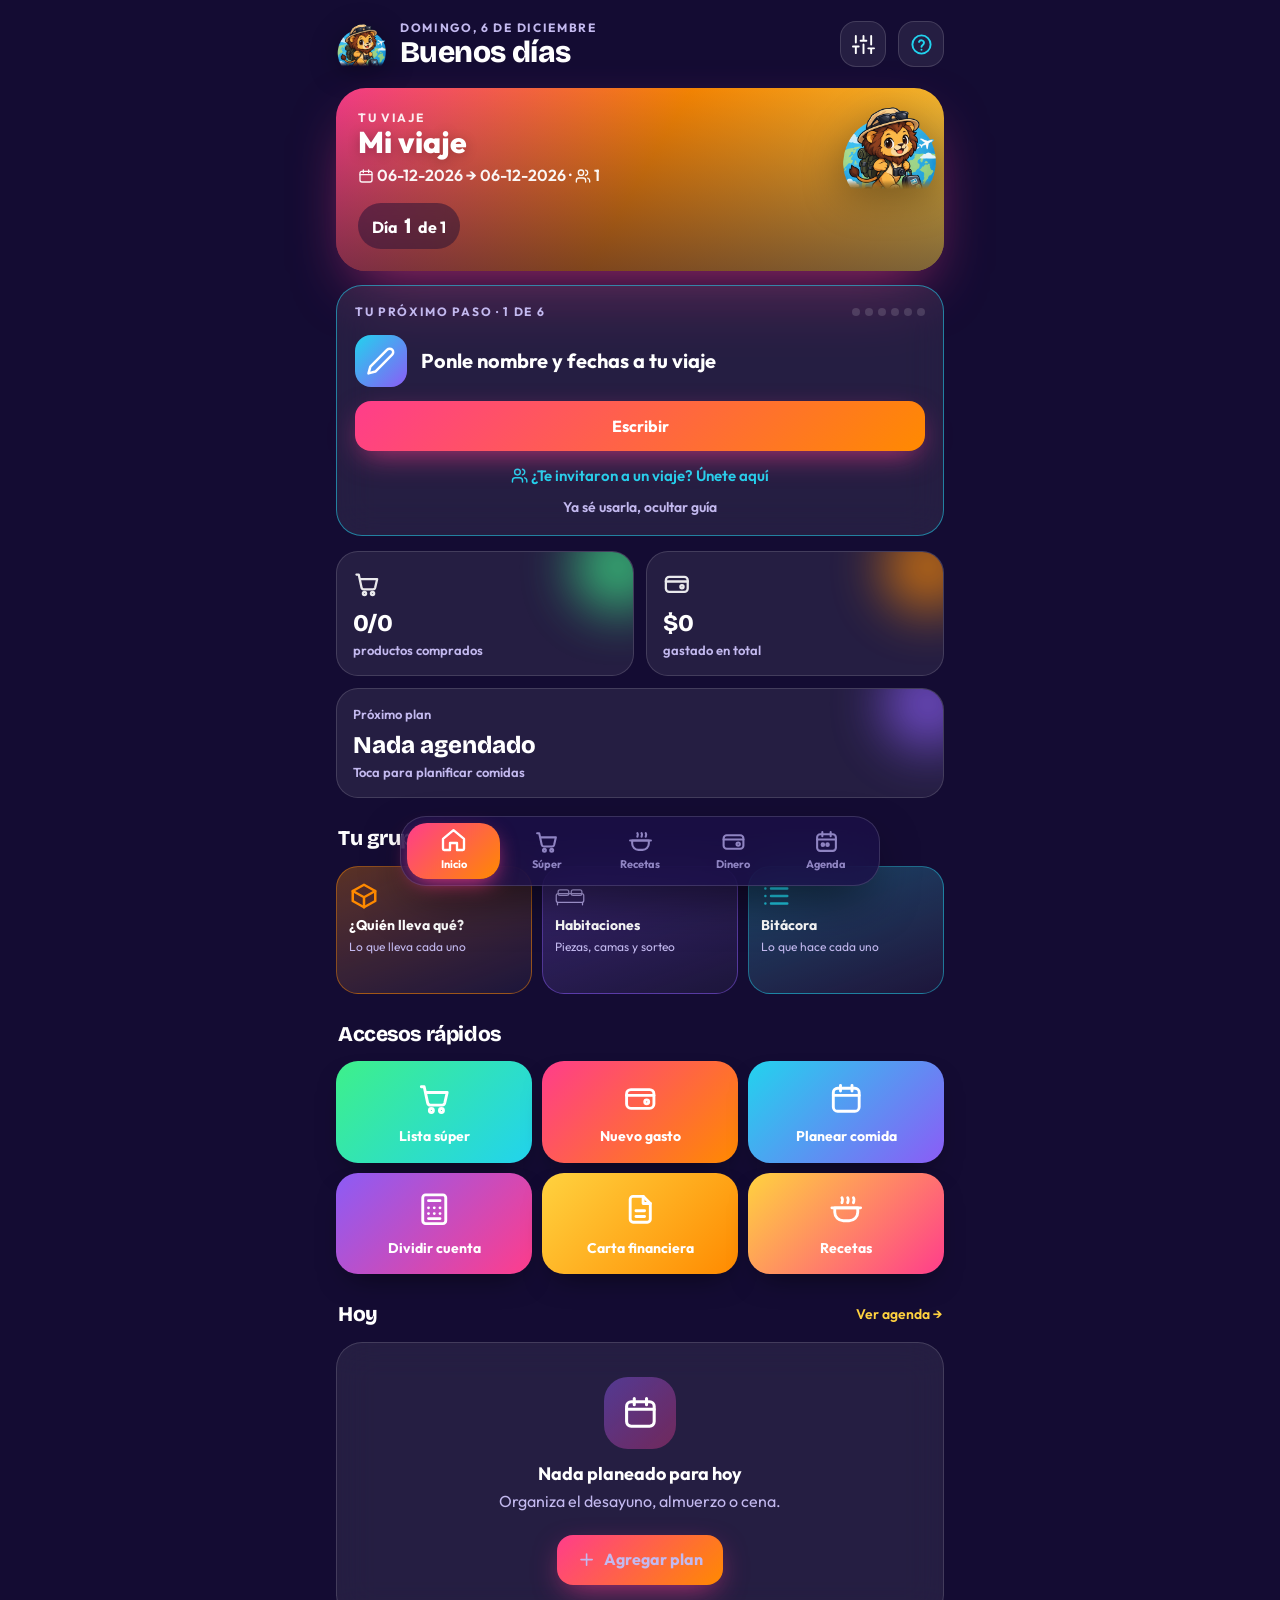
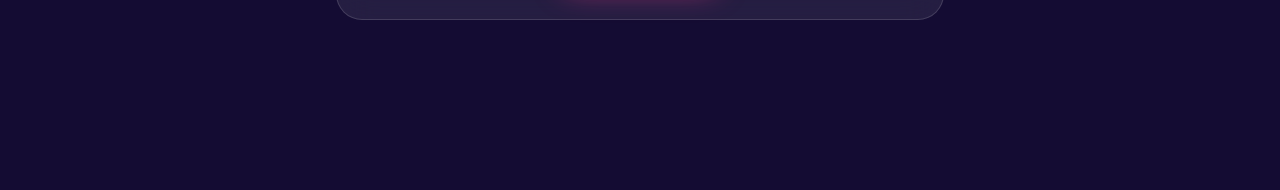
==== commit 2023ac76: "Analizador de boletas con IA: Worker de Cloudflare (Gemini + respaldo Workers AI), hoja 'Revisa tu b" ====
--- a/index.html
+++ b/index.html
@@ -73,6 +73,7 @@
   <script src="js/export.js"></script>
   <script src="js/sync.js"></script>
   <script src="js/group.js"></script>
+  <script src="js/boletas.js"></script>
   <script src="js/app.js"></script>
 </body>
 </html>
--- a/css/styles.css
+++ b/css/styles.css
@@ -629,6 +629,49 @@
 .resp-row input:focus { border-color: var(--cyan); }
 .help-link { margin-top: 18px; text-decoration: none; color: var(--muted); }
 
+/* ---------- Ayuda simple: botón ?, pasos y guía de inicio ---------- */
+.help-btn { color: var(--cyan); }
+.help-steps { list-style: none; margin: 4px 0 18px; padding: 0; display: grid; gap: 10px; }
+.help-steps li { display: flex; align-items: center; gap: 12px; padding: 14px; border-radius: 18px; background: var(--card); border: 1px solid var(--stroke); font-size: 17px; line-height: 1.35; }
+.help-steps b { color: #fff; }
+.hs-n { flex: none; width: 30px; height: 30px; border-radius: 50%; display: grid; place-items: center; font-weight: 800; background: var(--grad-sea); color: #fff; }
+.hs-ic { flex: none; color: var(--cyan); font-size: 22px; }
+.guide { margin-top: 14px; border: 1.5px solid rgba(34, 211, 238, .55); }
+.g-top { display: flex; align-items: center; justify-content: space-between; gap: 10px; }
+.g-dots { display: flex; gap: 5px; }
+.g-dots i { width: 8px; height: 8px; border-radius: 50%; background: var(--stroke); }
+.g-dots i.on { background: var(--lime); }
+.g-main { display: flex; align-items: center; gap: 14px; margin: 14px 0; font-size: 20px; line-height: 1.25; }
+.g-ic { flex: none; width: 52px; height: 52px; border-radius: 16px; display: grid; place-items: center; font-size: 26px; background: var(--grad-sea); color: #fff; }
+.g-hide { display: block; margin: 12px auto 0; color: var(--muted); font-size: 14px; }
+.g-join { display: block; margin: 14px auto 0; color: var(--cyan); font-size: 15px; }
+
+/* ---------- Analizador de boletas ---------- */
+.bol-box { margin: -4px 0 16px; }
+.bol-box .btn { cursor: pointer; }
+.bol-box .link { display: inline; padding: 0; font-size: inherit; }
+.bol-check { display: flex; gap: 8px; align-items: flex-start; padding: 12px 14px; border-radius: 14px; margin: 4px 0 12px; font-size: 15px; line-height: 1.35; }
+.bol-check.ok { background: rgba(62, 240, 138, .14); border: 1px solid rgba(62, 240, 138, .5); color: #bfffd8; }
+.bol-check.warn { background: rgba(255, 200, 60, .14); border: 1px solid rgba(255, 200, 60, .55); color: #ffe7a6; }
+.bol-th, .bol-row { display: grid; grid-template-columns: minmax(0, 1fr) 58px 92px 30px; gap: 6px; align-items: start; }
+.bol-row .br-n { min-width: 0; }
+.bol-th { font-size: 12px; font-weight: 700; color: var(--muted); text-transform: uppercase; letter-spacing: .06em; padding: 0 2px 6px; }
+.bol-row { padding: 8px 0; border-top: 1px solid var(--stroke); }
+.bol-row input { width: 100%; min-height: 42px; padding: 8px 10px; border-radius: 12px; background: var(--card); border: 1px solid var(--stroke); color: #fff; font: inherit; font-size: 15px; }
+.bol-row .bi-q, .bol-row .bi-t { text-align: right; }
+.bol-row .br-n small { display: block; margin: 3px 4px 0; font-size: 11px; color: var(--dim, #8f86b8); overflow: hidden; text-overflow: ellipsis; white-space: nowrap; }
+.bol-row .del { margin-top: 6px; }
+.bol-loading { display: grid; place-items: center; gap: 14px; padding: 36px 10px; text-align: center; color: var(--muted); }
+.bol-spin { width: 54px; height: 54px; border-radius: 50%; border: 5px solid var(--stroke); border-top-color: var(--cyan); animation: bolspin .9s linear infinite; }
+@keyframes bolspin { to { transform: rotate(360deg); } }
+.bol-plink { display: flex; align-items: center; gap: 6px; margin: 12px auto 0; }
+.bol-formats { display: grid; grid-template-columns: 1fr 1fr; gap: 12px; }
+.bol-fmt { display: grid; gap: 6px; padding: 18px 14px; border-radius: 18px; text-align: left; background: var(--card); border: 1.5px solid var(--stroke); }
+.bol-fmt b { font-size: 20px; }
+.bol-fmt small { color: var(--muted); font-size: 13px; line-height: 1.3; }
+.bol-fmt:first-child { border-color: rgba(62, 240, 138, .6); }
+.bol-fmt:last-child { border-color: rgba(56, 189, 248, .6); }
+
 /* ---------- Viaje compartido ---------- */
 .sync-pill {
   display: inline-flex; align-items: center; gap: 6px; margin: 16px 0 0 8px; padding: 8px 14px; border-radius: 999px;
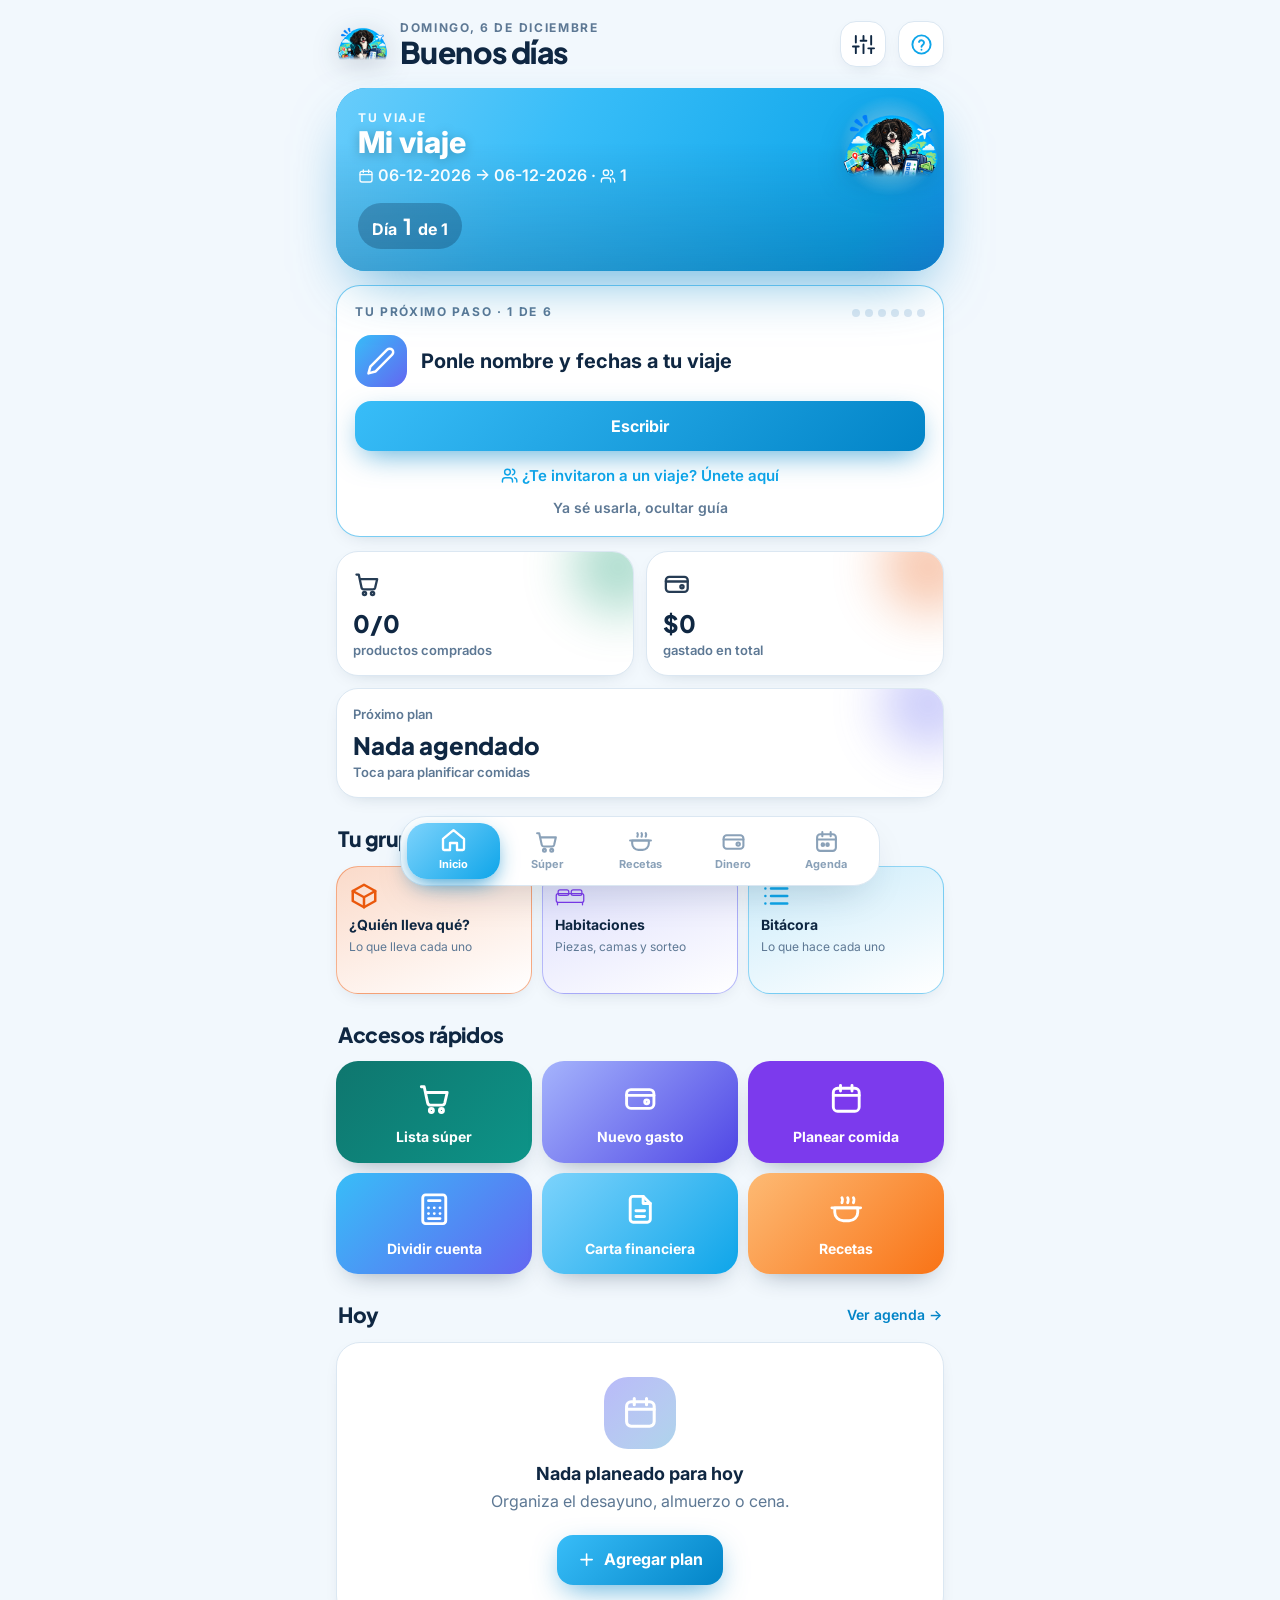
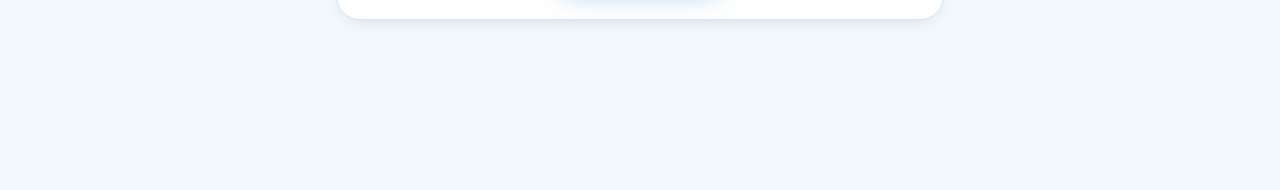
==== commit 4419aa2d: "Rediseño: temas Día (claro celeste) y Noche (azul profundo) a elección - Paleta celeste con un color" ====
--- a/index.html
+++ b/index.html
@@ -3,7 +3,9 @@
 <head>
   <meta charset="utf-8">
   <meta name="viewport" content="width=device-width, initial-scale=1, viewport-fit=cover, maximum-scale=1">
-  <meta name="theme-color" content="#140c33">
+  <meta name="theme-color" content="#0a1628">
+  <!-- Tema Día/Noche antes de pintar (evita el parpadeo) -->
+  <script>try { var v = localStorage.getItem('viajapp-theme') || 'auto'; document.documentElement.dataset.theme = v === 'auto' ? (matchMedia('(prefers-color-scheme: dark)').matches ? 'night' : 'day') : v; } catch (e) {}</script>
   <meta name="mobile-web-app-capable" content="yes">
   <meta name="apple-mobile-web-app-capable" content="yes">
   <meta name="apple-mobile-web-app-status-bar-style" content="black-translucent">
@@ -14,14 +16,12 @@
   <link rel="apple-touch-icon" href="icons/apple-touch-icon.png">
   <link rel="preconnect" href="https://fonts.googleapis.com">
   <link rel="preconnect" href="https://fonts.gstatic.com" crossorigin>
-  <link href="https://fonts.googleapis.com/css2?family=Bricolage+Grotesque:opsz,wght@12..96,600;12..96,800&family=Outfit:wght@400;500;600;700&display=swap" rel="stylesheet">
+  <link href="https://fonts.googleapis.com/css2?family=Plus+Jakarta+Sans:wght@600;700;800&family=Inter:wght@400;500;600;700&display=swap" rel="stylesheet">
   <link rel="stylesheet" href="css/styles.css">
 </head>
 <body>
-  <!-- Fondo animado -->
+  <!-- Fondo (degradado fijo según el tema) -->
   <div class="bg" aria-hidden="true">
-    <span class="blob b1"></span><span class="blob b2"></span><span class="blob b3"></span><span class="blob b4"></span>
-    <div class="grain"></div>
   </div>
 
   <main id="view" class="view"></main>
@@ -74,6 +74,7 @@
   <script src="js/sync.js"></script>
   <script src="js/group.js"></script>
   <script src="js/boletas.js"></script>
+  <script src="js/cuentas.js"></script>
   <script src="js/app.js"></script>
 </body>
 </html>
--- a/css/styles.css
+++ b/css/styles.css
@@ -1,39 +1,119 @@
 /* ============ Viajapp · estilos ============ */
+/* Temas: Noche (azul profundo, por defecto) y Día (claro celeste). Se eligen con data-theme en <html>.
+   Cada módulo tiene su color con la MISMA estructura de degradado (tono claro → tono intenso). */
+:root, html[data-theme="night"] {
+  --bg: #0a1628;
+  --bg-2: #10233f;
+  --bg-grad: radial-gradient(120% 70% at 85% -10%, rgba(14, 165, 233, .22), transparent 60%), radial-gradient(90% 60% at 0% 100%, rgba(79, 70, 229, .14), transparent 60%), #0a1628;
+  --card: #11203a;
+  --card-2: #16294a;
+  --stroke: #1f3758;
+  --text: #e6f1fb;
+  --strong: #ffffff;
+  --muted: #8fb0cf;
+  --dim: #5f7f9f;
+  --field: #0d1b31;
+  --tint-1: rgba(255, 255, 255, .03);
+  --tint-2: rgba(255, 255, 255, .06);
+  --track: #1c3253;
+  --trip-bg: color-mix(in srgb, var(--cyan) 14%, transparent);
+  --sheet-bg: #0f1e36;
+  --tabbar-bg: #0f1e36;
+  --toast-bg: #16294a;
+  --toast-text: #ffffff;
+  --backdrop: rgba(3, 8, 18, .62);
+  --shadow: rgba(0, 0, 0, .55);
+  --card-shadow: none;
+  --hero-shade: rgba(3, 25, 55, .32);
+
+  --pink: #0ea5e9;      /* color principal (antes rosado) */
+  --cyan: #38bdf8;
+  --violet: #818cf8;
+  --lime: #34d399;
+  --yellow: #fbbf24;
+  --orange: #fb923c;
+  --teal: #2dd4bf;
+  --red: #f87171;
+  --rose: #fb7185;
+  --lilac: var(--lilac);
+  --slate: #94a3b8;
+  --pos: #6ee7b7;
+  --neg: #fda4af;
+  --teal-t: var(--teal-t);
+  --warn-t: #fdba74;
+  --link: #7dd3fc;
+  color-scheme: dark;
+}
+html[data-theme="day"] {
+  --bg: #f2f8fd;
+  --bg-2: #e6f2fb;
+  --bg-grad: radial-gradient(120% 60% at 90% -10%, rgba(125, 211, 252, .45), transparent 60%), radial-gradient(80% 50% at 0% 100%, rgba(165, 180, 252, .25), transparent 60%), #f2f8fd;
+  --card: #ffffff;
+  --card-2: #ffffff;
+  --stroke: #dbe7f2;
+  --text: #0f2742;
+  --strong: #0f2742;
+  --muted: #5d7894;
+  --dim: #8aa1b8;
+  --field: #f5f9fd;
+  --tint-1: rgba(15, 39, 66, .03);
+  --tint-2: rgba(15, 39, 66, .05);
+  --track: #e3eef8;
+  --trip-bg: #e0f2fe;
+  --sheet-bg: #f8fbfe;
+  --tabbar-bg: #ffffff;
+  --toast-bg: #0f2742;
+  --toast-text: #ffffff;
+  --backdrop: rgba(15, 39, 66, .38);
+  --shadow: rgba(15, 39, 66, .22);
+  --card-shadow: 0 6px 20px -12px rgba(15, 39, 66, .28);
+  --hero-shade: rgba(3, 40, 80, .22);
+
+  --pink: #0284c7;
+  --cyan: #0ea5e9;
+  --violet: #6366f1;
+  --lime: #059669;
+  --yellow: #d97706;
+  --orange: #ea580c;
+  --teal: #0d9488;
+  --red: #dc2626;
+  --rose: #e11d48;
+  --lilac: #7c3aed;
+  --slate: #64748b;
+  --pos: #059669;
+  --neg: #e11d48;
+  --teal-t: #0f766e;
+  --warn-t: #c2410c;
+  --link: #0284c7;
+  color-scheme: light;
+}
 :root {
-  --bg: #140c33;
-  --bg-2: #1f1250;
-  --card: rgba(255, 255, 255, .075);
-  --card-2: rgba(255, 255, 255, .12);
-  --stroke: rgba(255, 255, 255, .14);
-  --text: #ffffff;
-  --muted: #c3b9ef;
-  --dim: #8f84c2;
-
-  --pink: #ff3d8b;
-  --orange: #ff8a00;
-  --yellow: #ffd23f;
-  --lime: #3ef08a;
-  --cyan: #22d3ee;
-  --violet: #8b5cf6;
-  --red: #ff4d5e;
-
-  --grad-hot: linear-gradient(135deg, #ff3d8b 0%, #ff8a00 100%);
-  --grad-sun: linear-gradient(135deg, #ffd23f 0%, #ff8a00 100%);
-  --grad-sea: linear-gradient(135deg, #22d3ee 0%, #8b5cf6 100%);
-  --grad-lime: linear-gradient(135deg, #3ef08a 0%, #22d3ee 100%);
-  --grad-party: linear-gradient(120deg, #ff3d8b, #ff8a00, #ffd23f, #3ef08a, #22d3ee, #8b5cf6, #ff3d8b);
-
-  --r-lg: 26px;
+  /* Degradados por módulo (iguales en ambos temas) */
+  --g-sky: linear-gradient(135deg, #7dd3fc 0%, #0ea5e9 100%);
+  --g-teal: linear-gradient(135deg, var(--teal-t) 0%, #0d9488 100%);
+  --g-peach: linear-gradient(135deg, #fdba74 0%, #f97316 100%);
+  --g-indigo: linear-gradient(135deg, #a5b4fc 0%, #4f46e5 100%);
+  --g-lilac: linear-gradient(135deg, var(--lilac) 0%, #7c3aed 100%);
+  --g-rose: linear-gradient(135deg, #fda4af 0%, #e11d48 100%);
+  /* Nombres antiguos → paleta nueva (así todo el resto del CSS y del código sigue funcionando) */
+  --grad-hot: linear-gradient(135deg, #38bdf8 0%, #0284c7 100%);
+  --grad-sea: linear-gradient(135deg, #38bdf8 0%, #6366f1 100%);
+  --grad-lime: var(--g-teal);
+  --grad-sun: var(--g-peach);
+  --grad-party: linear-gradient(120deg, #7dd3fc, #38bdf8, #0ea5e9, #2563eb, #0ea5e9, #38bdf8, #7dd3fc);
+  --glow: rgba(14, 165, 233, .45);
+
+  --r-lg: 24px;
   --r-md: 18px;
   --r-sm: 12px;
   --spring: cubic-bezier(.34, 1.56, .64, 1);
   --ease: cubic-bezier(.22, 1, .36, 1);
-  --font-display: 'Bricolage Grotesque', 'Outfit', system-ui, sans-serif;
-  --font: 'Outfit', system-ui, -apple-system, 'Segoe UI', Roboto, sans-serif;
+  --font-display: 'Plus Jakarta Sans', 'Inter', system-ui, sans-serif;
+  --font: 'Inter', system-ui, -apple-system, 'Segoe UI', Roboto, sans-serif;
   --safe-b: env(safe-area-inset-bottom, 0px);
   --safe-t: env(safe-area-inset-top, 0px);
-  color-scheme: dark;
-}
+}
+
 
 * { box-sizing: border-box; -webkit-tap-highlight-color: transparent; }
 html, body { margin: 0; min-height: 100%; background: var(--bg); color: var(--text); }
@@ -51,11 +131,12 @@
 h1, h2, h3 { font-family: var(--font-display); margin: 0; letter-spacing: -.02em; }
 
 /* ---------- Fondo animado ---------- */
-.bg { position: fixed; inset: 0; z-index: -1; overflow: hidden; background: radial-gradient(120% 80% at 50% 0%, var(--bg-2) 0%, var(--bg) 60%); }
+.bg { position: fixed; inset: 0; z-index: -1; overflow: hidden; background: var(--bg-grad); }
+.blob, .grain { display: none; }
 .blob { position: absolute; border-radius: 50%; filter: blur(70px); opacity: .55; will-change: transform; }
 .b1 { width: 55vmax; height: 55vmax; background: #ff3d8b; top: -20vmax; left: -15vmax; animation: float1 18s ease-in-out infinite alternate; }
 .b2 { width: 45vmax; height: 45vmax; background: #8b5cf6; top: 30vh; right: -20vmax; animation: float2 22s ease-in-out infinite alternate; }
-.b3 { width: 40vmax; height: 40vmax; background: #22d3ee; bottom: -18vmax; left: -10vmax; opacity: .35; animation: float3 20s ease-in-out infinite alternate; }
+.b3 { width: 40vmax; height: 40vmax; background: var(--cyan); bottom: -18vmax; left: -10vmax; opacity: .35; animation: float3 20s ease-in-out infinite alternate; }
 .b4 { width: 28vmax; height: 28vmax; background: #ff8a00; top: 10vh; right: 10vw; opacity: .3; animation: float1 16s ease-in-out infinite alternate-reverse; }
 .grain { position: absolute; inset: 0; opacity: .06; background-image: radial-gradient(#fff 1px, transparent 1px); background-size: 3px 3px; }
 @keyframes float1 { to { transform: translate(18vw, 12vh) scale(1.15); } }
@@ -91,11 +172,12 @@
 .home-top .title { font-size: clamp(22px, 6.6vw, 30px); }
 .brand-mark { width: 52px; height: 52px; flex: none; object-fit: contain; filter: drop-shadow(0 6px 14px rgba(0, 0, 0, .35)); animation: bob 4.5s ease-in-out infinite; }
 .dot { display: inline-block; width: 9px; height: 9px; border-radius: 50%; background: var(--dim); vertical-align: 1px; }
-.dot.online { background: var(--lime); box-shadow: 0 0 0 0 rgba(62, 240, 138, .6); animation: pulse 2s infinite; }
+.dot.online { background: var(--lime); box-shadow: 0 0 0 3px color-mix(in srgb, var(--lime) 25%, transparent); }
 .dot.offline { background: var(--orange); }
-.dot.connecting { background: var(--yellow); animation: pulse 1.2s infinite; }
+.dot.connecting { background: var(--yellow); animation: blink 1.2s ease-in-out infinite; }
+@keyframes blink { 50% { opacity: .35; } }
 .dot.error { background: var(--red); }
-@keyframes pulse { 70% { box-shadow: 0 0 0 7px rgba(62, 240, 138, 0); } 100% { box-shadow: 0 0 0 0 rgba(62, 240, 138, 0); } }
+@keyframes pulse { 70% { box-shadow: 0 0 0 7px color-mix(in srgb, var(--lime) 0%, transparent); } 100% { box-shadow: 0 0 0 0 color-mix(in srgb, var(--lime) 0%, transparent); } }
 
 .icon-btn {
   width: 46px; height: 46px; border-radius: 16px; display: grid; place-items: center; flex: none;
@@ -106,11 +188,11 @@
 
 .section-title { display: flex; align-items: center; justify-content: space-between; margin: 26px 2px 12px; }
 .section-title h2 { font-size: 21px; font-weight: 800; }
-.link { color: var(--yellow); font-weight: 600; font-size: 14px; }
+.link { color: var(--link); font-weight: 600; font-size: 14px; }
 
 .card {
   background: var(--card); border: 1px solid var(--stroke); border-radius: var(--r-lg);
-  padding: 18px; backdrop-filter: blur(18px); -webkit-backdrop-filter: blur(18px);
+  padding: 18px;
 }
 
 /* ---------- Botones ---------- */
@@ -121,11 +203,11 @@
   transition: transform .25s var(--spring), filter .2s, box-shadow .2s;
 }
 .btn:active { transform: scale(.94); }
-.btn.primary { background: var(--grad-hot); border: 0; box-shadow: 0 10px 30px -8px rgba(255, 61, 139, .7); }
-.btn.sea { background: var(--grad-sea); border: 0; box-shadow: 0 10px 30px -8px rgba(139, 92, 246, .7); }
-.btn.lime { background: var(--grad-lime); border: 0; color: #08241a; box-shadow: 0 10px 30px -8px rgba(62, 240, 138, .6); }
-.btn.sun { background: var(--grad-sun); border: 0; color: #2b1600; box-shadow: 0 10px 30px -8px rgba(255, 138, 0, .6); }
-.btn.danger { background: rgba(255, 77, 94, .15); border-color: rgba(255, 77, 94, .5); color: #ff9aa4; }
+.btn.primary { background: var(--grad-hot); border: 0; box-shadow: 0 10px 30px -8px color-mix(in srgb, var(--pink) 70%, transparent); }
+.btn.sea { background: var(--grad-sea); border: 0; box-shadow: 0 10px 30px -8px color-mix(in srgb, var(--violet) 70%, transparent); }
+.btn.lime { background: var(--grad-lime); border: 0; color: #fff; box-shadow: 0 10px 30px -8px color-mix(in srgb, var(--lime) 60%, transparent); }
+.btn.sun { background: var(--grad-sun); border: 0; color: #fff; box-shadow: 0 10px 30px -8px color-mix(in srgb, var(--orange) 60%, transparent); }
+.btn.danger { background: color-mix(in srgb, var(--red) 15%, transparent); border-color: color-mix(in srgb, var(--red) 50%, transparent); color: var(--neg); }
 .btn.block { width: 100%; }
 .btn.sm { min-height: 40px; padding: 0 14px; border-radius: 13px; font-size: 14px; }
 .btn-row { display: flex; gap: 10px; flex-wrap: wrap; }
@@ -141,25 +223,29 @@
 /* ---------- Inicio ---------- */
 .hero {
   position: relative; overflow: hidden; border-radius: 30px; padding: 22px;
-  background: var(--grad-party); background-size: 300% 300%; animation: partyBg 12s ease infinite;
-  box-shadow: 0 24px 60px -20px rgba(255, 61, 139, .65);
+  background: #0ea5e9; isolation: isolate;
+  box-shadow: 0 24px 60px -20px color-mix(in srgb, var(--pink) 65%, transparent);
 }
 @keyframes partyBg { 0% { background-position: 0% 50%; } 50% { background-position: 100% 50%; } 100% { background-position: 0% 50%; } }
-.hero::before { content: ''; position: absolute; inset: 0; background: linear-gradient(180deg, rgba(20, 12, 51, .05), rgba(20, 12, 51, .55)); }
+/* El degradado se mueve como una capa (transform): la tarjeta gráfica solo la desplaza, sin repintar.
+   Antes se animaba background-position y el navegador repintaba la tarjeta ~120 veces por segundo. */
+.hero::after { content: ''; position: absolute; z-index: -2; left: 0; top: -100%; width: 300%; height: 300%; background: var(--grad-party); animation: partyMove 12s ease infinite; will-change: transform; pointer-events: none; }
+@keyframes partyMove { 0%, 100% { transform: translateX(0); } 50% { transform: translateX(-66.6667%); } }
+.hero::before { content: ''; position: absolute; z-index: -1; inset: 0; background: linear-gradient(180deg, transparent 30%, var(--hero-shade)); }
 .hero > * { position: relative; }
 .hero .trip-name { font-size: 30px; font-weight: 800; line-height: 1.05; text-shadow: 0 2px 12px rgba(0, 0, 0, .25); }
 .hero .trip-meta { margin-top: 6px; font-weight: 600; opacity: .95; }
 .hero { padding-right: 112px; }
-.hero .hero-logo { position: absolute; right: 4px; top: 8px; width: 100px; height: 100px; object-fit: contain; animation: bob 3.6s ease-in-out infinite; filter: drop-shadow(0 12px 20px rgba(0, 0, 0, .35)); }
+.hero .hero-logo { position: absolute; right: 4px; top: 8px; width: 100px; height: 100px; object-fit: contain; border-radius: 50%; background: radial-gradient(closest-side, rgba(255, 255, 255, .55), rgba(255, 255, 255, 0)); animation: bob 3.6s ease-in-out infinite; filter: drop-shadow(0 12px 20px rgba(0, 0, 0, .35)); }
 .hero .trip-meta .ic { width: 1em; height: 1em; }
 @keyframes bob { 50% { transform: translateY(-10px) rotate(8deg); } }
-.hero .countdown { display: inline-flex; align-items: baseline; gap: 6px; margin-top: 16px; padding: 8px 14px; border-radius: 999px; background: rgba(20, 12, 51, .45); backdrop-filter: blur(8px); font-weight: 700; }
+.hero .countdown { display: inline-flex; align-items: baseline; gap: 6px; margin-top: 16px; padding: 8px 14px; border-radius: 999px; background: rgba(3, 30, 60, .26); font-weight: 700; }
 .hero .countdown b { font-family: var(--font-display); font-size: 22px; }
 
 .stats { display: grid; grid-template-columns: repeat(2, 1fr); gap: 12px; margin-top: 14px; }
 .stat { border-radius: 22px; padding: 16px; background: var(--card); border: 1px solid var(--stroke); position: relative; overflow: hidden; transition: transform .3s var(--spring); }
 .stat:active { transform: scale(.95); }
-.stat .s-ico { font-size: 24px; color: #fff; opacity: .9; }
+.stat .s-ico { font-size: 24px; color: var(--strong); opacity: .9; }
 .stat .s-val { font-family: var(--font-display); font-size: 24px; font-weight: 800; margin-top: 6px; white-space: nowrap; overflow: hidden; text-overflow: ellipsis; }
 .stat .s-lbl { color: var(--muted); font-size: 13px; font-weight: 600; }
 .stat .s-glow { position: absolute; width: 90px; height: 90px; border-radius: 50%; right: -30px; top: -30px; filter: blur(26px); opacity: .7; }
@@ -179,23 +265,23 @@
 .seg { display: flex; padding: 5px; border-radius: 18px; background: var(--card); border: 1px solid var(--stroke); position: relative; margin-bottom: 14px; }
 .seg button { flex: 1; min-height: 42px; border-radius: 14px; font-weight: 700; color: var(--muted); position: relative; z-index: 1; transition: color .25s; }
 .seg button.active { color: #fff; }
-.seg .seg-ind { position: absolute; top: 5px; bottom: 5px; border-radius: 14px; background: var(--grad-hot); transition: left .45s var(--spring), width .45s var(--spring); box-shadow: 0 8px 22px -8px rgba(255, 61, 139, .9); }
+.seg .seg-ind { position: absolute; top: 5px; bottom: 5px; border-radius: 14px; background: var(--grad-hot); transition: left .45s var(--spring), width .45s var(--spring); box-shadow: 0 8px 22px -8px color-mix(in srgb, var(--pink) 90%, transparent); }
 
 .search { position: relative; margin-bottom: 12px; }
 .search input {
   width: 100%; height: 52px; border-radius: 18px; padding: 0 16px 0 46px;
   background: var(--card); border: 1px solid var(--stroke); outline: none; font-size: 16px; transition: border-color .2s, box-shadow .2s;
 }
-.search input:focus { border-color: var(--pink); box-shadow: 0 0 0 4px rgba(255, 61, 139, .2); }
+.search input:focus { border-color: var(--pink); box-shadow: 0 0 0 4px color-mix(in srgb, var(--pink) 20%, transparent); }
 .search::before {
   content: ''; position: absolute; left: 16px; top: 50%; width: 20px; height: 20px; transform: translateY(-50%);
-  background: url("data:image/svg+xml,%3Csvg xmlns='http://www.w3.org/2000/svg' viewBox='0 0 24 24' fill='none' stroke='%23c3b9ef' stroke-width='2.2' stroke-linecap='round'%3E%3Ccircle cx='11' cy='11' r='7'/%3E%3Cpath d='m21 21-4.3-4.3'/%3E%3C/svg%3E") center / contain no-repeat;
-}
-.sum-ic { display: grid; place-items: center; width: 52px; height: 52px; border-radius: 18px; font-size: 26px; color: var(--lime); background: rgba(62, 240, 138, .12); }
-.inlist { font-size: 11px; font-weight: 700; color: var(--lime); border: 1px solid rgba(62, 240, 138, .45); border-radius: 999px; padding: 1px 7px; margin-left: 4px; white-space: nowrap; }
+  background: url("data:image/svg+xml,%3Csvg xmlns='http://www.w3.org/2000/svg' viewBox='0 0 24 24' fill='none' stroke='%237fa7c9' stroke-width='2.2' stroke-linecap='round'%3E%3Ccircle cx='11' cy='11' r='7'/%3E%3Cpath d='m21 21-4.3-4.3'/%3E%3C/svg%3E") center / contain no-repeat;
+}
+.sum-ic { display: grid; place-items: center; width: 52px; height: 52px; border-radius: 18px; font-size: 26px; color: var(--lime); background: color-mix(in srgb, var(--lime) 12%, transparent); }
+.inlist { font-size: 11px; font-weight: 700; color: var(--lime); border: 1px solid color-mix(in srgb, var(--lime) 45%, transparent); border-radius: 999px; padding: 1px 7px; margin-left: 4px; white-space: nowrap; }
 .item-card .add-ic { color: var(--muted); }
 .share-cta span { display: inline-flex; align-items: center; gap: 10px; flex: 1; text-align: left; }
-.share-cta small { flex: none; font-size: 12px; padding: 4px 10px; border-radius: 999px; background: rgba(34, 211, 238, .16); }
+.share-cta small { flex: none; font-size: 12px; padding: 4px 10px; border-radius: 999px; background: color-mix(in srgb, var(--cyan) 16%, transparent); }
 .list-row .rs .ic, .exp-row .es .ic, .ev .es .ic { width: 1em; height: 1em; }
 
 .chips { display: flex; gap: 8px; overflow-x: auto; padding: 4px 16px 10px; margin: 0 -16px; scrollbar-width: none; scroll-snap-type: x proximity; }
@@ -228,7 +314,7 @@
 .item-card .iv { font-size: 12px; color: var(--muted); }
 .item-card.on { background: color-mix(in srgb, var(--c) 28%, transparent); border-color: var(--c); box-shadow: 0 10px 28px -12px var(--c); }
 .item-card.on .ie { transform: scale(1.15) rotate(-8deg); }
-.item-card.on .iv { color: #fff; }
+.item-card.on .iv { color: var(--strong); }
 .item-card .ib {
   position: absolute; top: 10px; right: 10px; min-width: 26px; height: 26px; padding: 0 7px; border-radius: 999px;
   display: grid; place-items: center; font-weight: 800; font-size: 13px; background: var(--c); color: #fff;
@@ -240,7 +326,7 @@
 .cta-float {
   position: fixed; left: 50%; bottom: calc(var(--safe-b) + 96px); transform: translateX(-50%); z-index: 20;
   display: flex; align-items: center; gap: 10px; padding: 0 22px; height: 54px; border-radius: 999px;
-  background: var(--grad-hot); font-weight: 800; box-shadow: 0 16px 40px -10px rgba(255, 61, 139, .9);
+  background: var(--grad-hot); font-weight: 800; box-shadow: 0 16px 40px -10px color-mix(in srgb, var(--pink) 90%, transparent);
   animation: ctaIn .6s var(--spring); white-space: nowrap;
 }
 .cta-float:active { transform: translateX(-50%) scale(.93); }
@@ -248,7 +334,7 @@
 @keyframes ctaIn { from { transform: translateX(-50%) translateY(80px) scale(.6); opacity: 0; } }
 
 /* ---------- Lista ---------- */
-.progress { height: 12px; border-radius: 999px; background: rgba(255, 255, 255, .1); overflow: hidden; }
+.progress { height: 12px; border-radius: 999px; background: var(--track); overflow: hidden; }
 .progress > i { display: block; height: 100%; border-radius: inherit; background: var(--grad-lime); width: 0; transition: width .8s var(--spring); }
 .list-summary { display: flex; align-items: center; justify-content: space-between; margin-bottom: 10px; font-weight: 700; }
 .list-summary .big { font-family: var(--font-display); font-size: 28px; }
@@ -265,32 +351,32 @@
 .list-row.done .rn { text-decoration: line-through; text-decoration-thickness: 2px; text-decoration-color: var(--lime); }
 .check {
   width: 32px; height: 32px; flex: none; border-radius: 11px; border: 2px solid var(--stroke);
-  display: grid; place-items: center; transition: all .35s var(--spring); background: rgba(255, 255, 255, .04);
-}
-.check svg { width: 18px; height: 18px; stroke: #08241a; stroke-width: 3.5; fill: none; stroke-dasharray: 24; stroke-dashoffset: 24; transition: stroke-dashoffset .35s .05s ease; }
+  display: grid; place-items: center; transition: all .35s var(--spring); background: var(--tint-1);
+}
+.check svg { width: 18px; height: 18px; stroke: #fff; stroke-width: 3.5; fill: none; stroke-dasharray: 24; stroke-dashoffset: 24; transition: stroke-dashoffset .35s .05s ease; }
 .check.on { background: var(--lime); border-color: var(--lime); transform: rotate(-8deg) scale(1.08); box-shadow: 0 6px 18px -6px var(--lime); }
 .check.on svg { stroke-dashoffset: 0; }
-.stepper { display: inline-flex; align-items: center; gap: 2px; background: rgba(255, 255, 255, .08); border-radius: 12px; padding: 3px; flex: none; }
+.stepper { display: inline-flex; align-items: center; gap: 2px; background: var(--track); border-radius: 12px; padding: 3px; flex: none; }
 .stepper button { width: 32px; height: 32px; border-radius: 10px; font-weight: 800; font-size: 18px; transition: transform .2s var(--spring), background .2s; }
-.stepper button:active { transform: scale(.8); background: rgba(255, 255, 255, .15); }
+.stepper button:active { transform: scale(.8); background: var(--tint-2); }
 .stepper b { min-width: 24px; text-align: center; font-variant-numeric: tabular-nums; }
 .del { width: 34px; height: 34px; border-radius: 10px; color: var(--dim); font-size: 18px; flex: none; }
 .del:active { color: var(--red); transform: scale(.85); }
 
 /* ---------- Hoja inferior ---------- */
 .sheet-wrap { position: fixed; inset: 0; z-index: 50; display: flex; align-items: flex-end; justify-content: center; }
-.sheet-backdrop { position: absolute; inset: 0; background: rgba(8, 4, 24, .6); backdrop-filter: blur(6px); -webkit-backdrop-filter: blur(6px); animation: fade .3s ease both; }
+.sheet-backdrop { position: absolute; inset: 0; background: var(--backdrop); animation: fade .3s ease both; }
 .sheet {
   position: relative; width: 100%; max-width: 640px; max-height: 92vh; display: flex; flex-direction: column;
-  background: linear-gradient(180deg, #2a1a66 0%, #1a0f45 100%); border: 1px solid var(--stroke); border-bottom: 0;
-  border-radius: 30px 30px 0 0; box-shadow: 0 -20px 60px rgba(0, 0, 0, .5); animation: sheetIn .5s var(--spring) both;
+  background: var(--sheet-bg); border: 1px solid var(--stroke); border-bottom: 0;
+  border-radius: 30px 30px 0 0; box-shadow: 0 -20px 60px var(--shadow); animation: sheetIn .5s var(--spring) both;
 }
 .sheet-wrap.closing .sheet { animation: sheetOut .3s var(--ease) both; }
 .sheet-wrap.closing .sheet-backdrop { animation: fade .3s ease reverse both; }
 @keyframes sheetIn { from { transform: translateY(100%); } }
 @keyframes sheetOut { to { transform: translateY(100%); } }
 @keyframes fade { from { opacity: 0; } }
-.sheet-grip { width: 46px; height: 5px; border-radius: 9px; background: rgba(255, 255, 255, .3); margin: 10px auto 0; flex: none; }
+.sheet-grip { width: 46px; height: 5px; border-radius: 9px; background: var(--stroke); margin: 10px auto 0; flex: none; }
 .sheet-body { overflow-y: auto; padding: 14px 18px calc(var(--safe-b) + 22px); overscroll-behavior: contain; }
 .sheet-title { display: flex; align-items: center; gap: 12px; margin-bottom: 16px; }
 .sheet-title .st-ico { width: 52px; height: 52px; border-radius: 18px; display: grid; place-items: center; font-size: 28px; background: var(--c, var(--grad-hot)); flex: none; animation: pop .5s var(--spring); }
@@ -312,20 +398,20 @@
 .field > span { display: block; font-size: 13px; font-weight: 700; color: var(--muted); margin: 0 4px 6px; letter-spacing: .02em; }
 .field input, .field textarea, .field select {
   width: 100%; min-height: 50px; border-radius: 15px; padding: 12px 14px; outline: none;
-  background: rgba(255, 255, 255, .07); border: 1px solid var(--stroke); font-size: 16px; transition: border-color .2s, box-shadow .2s;
-}
-.field select option { background: #1f1250; }
+  background: var(--field); border: 1px solid var(--stroke); font-size: 16px; transition: border-color .2s, box-shadow .2s;
+}
+.field select option { background: var(--bg-2); }
 .field textarea { min-height: 80px; resize: vertical; }
-.field input:focus, .field textarea:focus, .field select:focus { border-color: var(--cyan); box-shadow: 0 0 0 4px rgba(34, 211, 238, .18); }
+.field input:focus, .field textarea:focus, .field select:focus { border-color: var(--cyan); box-shadow: 0 0 0 4px color-mix(in srgb, var(--cyan) 18%, transparent); }
 .field-row { display: flex; gap: 10px; }
 .field-row > .field { flex: 1; min-width: 0; }
 .amount {
   text-align: center; padding: 18px 10px; border-radius: 22px; margin-bottom: 16px;
-  background: rgba(255, 255, 255, .06); border: 1px solid var(--stroke);
+  background: var(--tint-2); border: 1px solid var(--stroke);
 }
 .amount input {
   width: 100%; background: none; border: 0; outline: none; text-align: center;
-  font-family: var(--font-display); font-size: 44px; font-weight: 800; color: #fff;
+  font-family: var(--font-display); font-size: 44px; font-weight: 800; color: var(--strong);
 }
 .amount small { color: var(--muted); font-weight: 600; }
 .hint { font-size: 13px; color: var(--muted); margin: -6px 4px 14px; }
@@ -343,8 +429,8 @@
 /* ---------- Dinero ---------- */
 .balance {
   position: relative; overflow: hidden; border-radius: 30px; padding: 22px; display: flex; align-items: center; gap: 18px;
-  background: linear-gradient(135deg, #3b1d8f 0%, #6d28d9 45%, #db2777 100%);
-  box-shadow: 0 24px 60px -24px rgba(219, 39, 119, .8);
+  background: linear-gradient(135deg, #818cf8 0%, #4f46e5 55%, #4338ca 100%);
+  box-shadow: 0 24px 60px -24px color-mix(in srgb, var(--violet) 80%, transparent);
 }
 .balance::after { content: ''; position: absolute; width: 200px; height: 200px; border-radius: 50%; right: -70px; bottom: -90px; background: rgba(255, 255, 255, .12); }
 .balance .bl { flex: 1; min-width: 0; position: relative; z-index: 1; }
@@ -369,7 +455,7 @@
 .bars .bar-row { margin-bottom: 12px; }
 .bar-row .bh { display: flex; justify-content: space-between; font-size: 14px; font-weight: 600; margin-bottom: 6px; }
 .bar-row .bh b { font-variant-numeric: tabular-nums; }
-.bar-row .bt { height: 10px; border-radius: 999px; background: rgba(255, 255, 255, .08); overflow: hidden; }
+.bar-row .bt { height: 10px; border-radius: 999px; background: var(--track); overflow: hidden; }
 .bar-row .bt i { display: block; height: 100%; border-radius: inherit; background: var(--c); width: 0; transition: width 1s var(--spring); box-shadow: 0 0 14px var(--c); }
 
 .day-h { font-size: 13px; font-weight: 800; color: var(--muted); text-transform: uppercase; letter-spacing: .08em; margin: 18px 4px 8px; display: flex; justify-content: space-between; }
@@ -386,7 +472,7 @@
 .exp-row .ea { font-family: var(--font-display); font-weight: 800; font-size: 17px; text-align: right; white-space: nowrap; }
 .exp-row .ea small { display: block; font-family: var(--font); font-size: 11px; color: var(--muted); font-weight: 600; }
 
-.split-out { text-align: center; padding: 18px; border-radius: 22px; background: var(--grad-lime); color: #062218; margin: 6px 0 16px; }
+.split-out { text-align: center; padding: 18px; border-radius: 22px; background: var(--grad-lime); color: #fff; margin: 6px 0 16px; }
 .split-out .pp { font-family: var(--font-display); font-size: 40px; font-weight: 800; line-height: 1.05; }
 
 /* ---------- Agenda ---------- */
@@ -401,9 +487,9 @@
 }
 .cal-day:active { transform: scale(.85); }
 .cal-day.out { color: var(--dim); opacity: .45; }
-.cal-day.trip { background: rgba(255, 255, 255, .06); }
+.cal-day.trip { background: var(--trip-bg); }
 .cal-day.today { box-shadow: inset 0 0 0 2px var(--yellow); }
-.cal-day.sel { background: var(--grad-hot); color: #fff; box-shadow: 0 10px 24px -8px rgba(255, 61, 139, .9); transform: scale(1.06); }
+.cal-day.sel { background: var(--grad-hot); color: #fff; box-shadow: 0 10px 24px -8px color-mix(in srgb, var(--pink) 90%, transparent); transform: scale(1.06); }
 .cal-day .dots { display: flex; gap: 2px; height: 6px; }
 .cal-day .dots i { width: 6px; height: 6px; border-radius: 50%; background: var(--c); }
 .cal-day.sel .dots i { background: #fff; }
@@ -435,14 +521,13 @@
 .empty { text-align: center; padding: 34px 18px; color: var(--muted); }
 .empty .ee {
   display: grid; place-items: center; width: 72px; height: 72px; margin: 0 auto 12px; border-radius: 24px; font-size: 32px; color: #fff;
-  background: linear-gradient(135deg, rgba(139, 92, 246, .45), rgba(255, 61, 139, .35)); animation: bob 3s ease-in-out infinite;
-}
-.empty b { color: #fff; display: block; font-size: 18px; margin-bottom: 4px; }
+  background: linear-gradient(135deg, color-mix(in srgb, var(--violet) 45%, transparent), color-mix(in srgb, var(--pink) 35%, transparent)); animation: bob 3s ease-in-out infinite;
+}
+.empty b { color: var(--strong); display: block; font-size: 18px; margin-bottom: 4px; }
 
 .toasts { position: fixed; left: 0; right: 0; top: calc(var(--safe-t) + 12px); z-index: 80; display: flex; flex-direction: column; align-items: center; gap: 8px; pointer-events: none; padding: 0 16px; }
 .toast {
-  padding: 12px 18px; border-radius: 16px; font-weight: 700; background: rgba(30, 18, 80, .92); border: 1px solid var(--stroke);
-  backdrop-filter: blur(12px); box-shadow: 0 16px 40px -12px rgba(0, 0, 0, .6); animation: toastIn .5s var(--spring) both; max-width: 100%;
+  padding: 12px 18px; border-radius: 16px; font-weight: 700; background: var(--toast-bg); color: var(--toast-text); border: 1px solid var(--stroke); box-shadow: 0 16px 40px -12px rgba(0, 0, 0, .6); animation: toastIn .5s var(--spring) both; max-width: 100%;
 }
 .toast.out { animation: toastOut .3s ease both; }
 @keyframes toastIn { from { transform: translateY(-40px) scale(.8); opacity: 0; } }
@@ -454,7 +539,7 @@
 .fab {
   position: fixed; right: max(16px, calc(50% - 304px)); bottom: calc(var(--safe-b) + 98px); z-index: 20;
   width: 62px; height: 62px; border-radius: 22px; font-size: 30px; font-weight: 800; display: grid; place-items: center;
-  background: var(--grad-hot); box-shadow: 0 16px 36px -10px rgba(255, 61, 139, .9); animation: ctaIn2 .6s var(--spring);
+  background: var(--grad-hot); box-shadow: 0 16px 36px -10px color-mix(in srgb, var(--pink) 90%, transparent); animation: ctaIn2 .6s var(--spring);
   transition: transform .3s var(--spring);
 }
 .fab:active { transform: scale(.85) rotate(90deg); }
@@ -464,28 +549,28 @@
 .tabbar {
   position: fixed; left: 50%; transform: translateX(-50%); bottom: calc(var(--safe-b) + 14px); z-index: 30;
   width: min(calc(100% - 24px), 480px); height: 70px; display: flex; padding: 6px; border-radius: 26px;
-  background: rgba(28, 16, 72, .78); border: 1px solid var(--stroke); backdrop-filter: blur(20px); -webkit-backdrop-filter: blur(20px);
-  box-shadow: 0 20px 50px -14px rgba(0, 0, 0, .7);
+  background: var(--tabbar-bg); border: 1px solid var(--stroke);
+  box-shadow: 0 16px 40px -16px var(--shadow);
 }
 .tab { flex: 1; position: relative; z-index: 1; display: flex; flex-direction: column; align-items: center; justify-content: center; gap: 3px; font-size: 11px; font-weight: 700; color: var(--dim); transition: color .3s; }
 .tab svg { width: 25px; height: 25px; fill: none; stroke: currentColor; stroke-width: 2; stroke-linecap: round; stroke-linejoin: round; transition: transform .45s var(--spring); }
 .tab.active { color: #fff; }
 .tab.active svg { transform: translateY(-2px) scale(1.12); }
-.tab-indicator { position: absolute; top: 6px; bottom: 6px; border-radius: 20px; background: var(--grad-hot); transition: left .5s var(--spring), width .5s var(--spring), background .5s; box-shadow: 0 8px 22px -6px rgba(255, 61, 139, .9); }
-.tab-badge { position: absolute; top: 4px; right: calc(50% - 26px); min-width: 20px; height: 20px; padding: 0 6px; border-radius: 999px; background: var(--yellow); color: #2b1600; font-size: 11px; font-weight: 800; display: grid; place-items: center; animation: pop .4s var(--spring); }
+.tab-indicator { position: absolute; top: 6px; bottom: 6px; border-radius: 20px; background: var(--grad-hot); transition: left .5s var(--spring), width .5s var(--spring), background .5s; box-shadow: 0 8px 22px -6px color-mix(in srgb, var(--pink) 90%, transparent); }
+.tab-badge { position: absolute; top: 4px; right: calc(50% - 26px); min-width: 20px; height: 20px; padding: 0 6px; border-radius: 999px; background: var(--orange); color: #fff; font-size: 11px; font-weight: 800; display: grid; place-items: center; animation: pop .4s var(--spring); }
 
 /* ---------- Recetas ---------- */
 .variant-row .amt { font-family: var(--font-display); font-weight: 800; white-space: nowrap; }
 .ing-row { display: grid; grid-template-columns: minmax(0, 1fr) 60px 82px 30px; gap: 6px; align-items: center; margin-bottom: 8px; }
 .ing-row input, .ing-row select {
   width: 100%; min-width: 0; height: 44px; border-radius: 12px; padding: 0 10px; outline: none; font-size: 15px;
-  background: rgba(255, 255, 255, .07); border: 1px solid var(--stroke);
+  background: var(--field); border: 1px solid var(--stroke);
 }
 .ing-row select { padding: 0 4px; }
-.ing-row select option { background: #1f1250; }
+.ing-row select option { background: var(--bg-2); }
 .ing-row input:focus, .ing-row select:focus { border-color: var(--cyan); }
 .ing-row .del { width: 30px; }
-.rc-var { padding: 14px; border-radius: 20px; margin-bottom: 12px; background: rgba(255, 255, 255, .05); border: 1px dashed var(--stroke); }
+.rc-var { padding: 14px; border-radius: 20px; margin-bottom: 12px; background: var(--tint-1); border: 1px dashed var(--stroke); }
 .list-row .rs { font-size: 12px; color: var(--yellow); margin-top: 2px; }
 .recipe-link { display: flex; align-items: center; gap: 12px; padding: 14px; border-radius: 18px; margin-bottom: 10px; background: color-mix(in srgb, var(--c) 22%, transparent); border: 1px solid var(--c); }
 .recipe-link .rl-e { font-size: 30px; }
@@ -494,29 +579,29 @@
 /* ---------- Cuentas claras ---------- */
 .settle-row { display: flex; justify-content: space-between; padding: 9px 2px; border-top: 1px solid var(--stroke); font-weight: 600; }
 .settle-row .pos { color: var(--lime); }
-.settle-row .neg { color: #ff8a95; }
+.settle-row .neg { color: var(--neg); }
 .settle-row .sr-part { display: block; font-size: 12px; font-weight: 500; color: var(--muted); }
-.among-n { font-style: normal; font-weight: 600; color: var(--cyan, #22d3ee); margin-left: 4px; }
+.among-n { font-style: normal; font-weight: 600; color: var(--cyan); margin-left: 4px; }
 .transfer {
   display: flex; align-items: center; gap: 10px; margin-top: 10px; padding: 12px 14px; border-radius: 16px; font-weight: 700;
-  background: linear-gradient(135deg, rgba(255, 61, 139, .22), rgba(139, 92, 246, .22)); border: 1px solid var(--stroke);
-}
-.transfer .arrow { color: var(--yellow); }
+  background: linear-gradient(135deg, color-mix(in srgb, var(--pink) 22%, transparent), color-mix(in srgb, var(--violet) 22%, transparent)); border: 1px solid var(--stroke);
+}
+.transfer .arrow { color: var(--cyan); }
 .transfer b { margin-left: auto; font-family: var(--font-display); font-size: 17px; white-space: nowrap; }
 
 /* ---------- Dietas y alergias ---------- */
 .seg3 button { font-size: 14px; padding: 0 4px; }
 .db { display: inline-flex; align-items: center; gap: 4px; margin-top: 6px; padding: 2px 8px; border-radius: 999px; font-size: 11px; font-weight: 700; line-height: 1.5; }
 .db .ic { width: 1em; height: 1em; }
-.db.ok { color: var(--lime); background: rgba(62, 240, 138, .12); }
-.db.adapt { color: #5eead4; background: rgba(34, 184, 160, .16); }
-.db.no { color: #ffb4a0; background: rgba(255, 90, 54, .16); }
-.dw { margin-top: 3px; font-size: 12px; font-weight: 600; color: #ffb37a; }
+.db.ok { color: var(--lime); background: color-mix(in srgb, var(--lime) 12%, transparent); }
+.db.adapt { color: var(--teal-t); background: color-mix(in srgb, var(--teal) 16%, transparent); }
+.db.no { color: var(--neg); background: color-mix(in srgb, var(--red) 16%, transparent); }
+.dw { margin-top: 3px; font-size: 12px; font-weight: 600; color: var(--warn-t); }
 .dw .ic, .dw-inline .ic { width: 1em; height: 1em; }
-.dw-inline { color: #ffb37a; font-weight: 700; }
+.dw-inline { color: var(--warn-t); font-weight: 700; }
 .diet-banner {
   width: 100%; display: flex; align-items: center; gap: 12px; text-align: left; margin: -2px 0 12px; padding: 12px 14px; border-radius: 18px;
-  background: linear-gradient(135deg, rgba(62, 240, 138, .14), rgba(34, 211, 238, .14)); border: 1px solid rgba(62, 240, 138, .35); color: #fff;
+  background: linear-gradient(135deg, color-mix(in srgb, var(--lime) 14%, transparent), color-mix(in srgb, var(--cyan) 14%, transparent)); border: 1px solid color-mix(in srgb, var(--lime) 35%, transparent); color: var(--strong);
 }
 .diet-banner > .ic { font-size: 22px; color: var(--lime); }
 .diet-banner span { flex: 1; min-width: 0; }
@@ -524,45 +609,45 @@
 .diet-banner small { display: block; color: var(--muted); font-size: 13px; }
 .diet-banner i { font-style: normal; font-weight: 700; color: var(--lime); font-size: 13px; }
 .diet-banner.empty { background: var(--card); border-style: dashed; border-color: var(--stroke); }
-.diet-box { margin: 0 0 16px; padding: 14px; border-radius: 18px; background: rgba(34, 184, 160, .1); border: 1px solid rgba(34, 184, 160, .4); font-size: 14px; }
-.diet-box.ok { color: var(--lime); font-weight: 700; background: rgba(62, 240, 138, .08); border-color: rgba(62, 240, 138, .35); }
-.diet-box .db-h { font-weight: 800; margin-bottom: 6px; color: #5eead4; }
+.diet-box { margin: 0 0 16px; padding: 14px; border-radius: 18px; background: color-mix(in srgb, var(--teal) 10%, transparent); border: 1px solid color-mix(in srgb, var(--teal) 40%, transparent); font-size: 14px; }
+.diet-box.ok { color: var(--lime); font-weight: 700; background: color-mix(in srgb, var(--lime) 8%, transparent); border-color: color-mix(in srgb, var(--lime) 35%, transparent); }
+.diet-box .db-h { font-weight: 800; margin-bottom: 6px; color: var(--teal-t); }
 .diet-box .db-line { padding: 3px 0; color: var(--muted); }
-.diet-box .db-line b { color: #fff; }
-.diet-box .db-line.bad { color: #ffb37a; }
+.diet-box .db-line b { color: var(--strong); }
+.diet-box .db-line.bad { color: var(--warn-t); }
 .chip.dv-no::after, .chip.dv-adapt::after { content: ''; width: 7px; height: 7px; border-radius: 50%; margin-left: 2px; }
-.chip.dv-no::after { background: #ff7a59; }
-.chip.dv-adapt::after { background: #5eead4; }
+.chip.dv-no::after { background: var(--red); }
+.chip.dv-adapt::after { background: var(--teal-t); }
 .adapted, .inpantry { font-size: 11px; font-weight: 700; border-radius: 999px; padding: 1px 7px; margin-left: 4px; white-space: nowrap; }
-.adapted { color: #5eead4; border: 1px solid rgba(94, 234, 212, .5); }
-.inpantry { color: var(--yellow); border: 1px solid rgba(255, 210, 63, .45); }
+.adapted { color: var(--teal-t); border: 1px solid color-mix(in srgb, var(--teal) 50%, transparent); }
+.inpantry { color: var(--yellow); border: 1px solid color-mix(in srgb, var(--yellow) 45%, transparent); }
 .diet-person { padding: 14px; margin-bottom: 12px; border-radius: 20px; background: var(--card); border: 1px solid var(--stroke); }
 .dp-name { font-weight: 800; font-size: 17px; margin-bottom: 8px; }
-.dp-name small { font-weight: 600; font-size: 12px; color: #5eead4; margin-left: 6px; }
+.dp-name small { font-weight: 600; font-size: 12px; color: var(--teal-t); margin-left: 6px; }
 .diet-person .chip { font-size: 13px; padding: 7px 12px; }
-.diet-note { width: 100%; margin-top: 10px; height: 44px; border-radius: 13px; padding: 0 12px; outline: none; font-size: 15px; background: rgba(255, 255, 255, .07); border: 1px solid var(--stroke); }
+.diet-note { width: 100%; margin-top: 10px; height: 44px; border-radius: 13px; padding: 0 12px; outline: none; font-size: 15px; background: var(--field); border: 1px solid var(--stroke); }
 .diet-note:focus { border-color: var(--cyan); }
-.tip-inline { color: #ffb37a; font-weight: 600; font-size: 14px; }
-.diet-btn { margin: -2px 0 14px; color: #5eead4; border-color: rgba(34, 184, 160, .45); }
+.tip-inline { color: var(--warn-t); font-weight: 600; font-size: 14px; }
+.diet-btn { margin: -2px 0 14px; color: var(--teal-t); border-color: color-mix(in srgb, var(--teal) 45%, transparent); }
 
 /* ---------- Despensa ---------- */
 .pantry-intro { margin-bottom: 12px; }
 .pantry-add { display: grid; grid-template-columns: minmax(0, 1fr) 62px 78px 50px; gap: 6px; margin-bottom: 4px; }
 .pantry-add input, .pantry-add select {
   width: 100%; min-width: 0; height: 48px; border-radius: 14px; padding: 0 10px; outline: none; font-size: 15px;
-  background: rgba(255, 255, 255, .07); border: 1px solid var(--stroke);
-}
-.pantry-add select option { background: #1f1250; }
+  background: var(--field); border: 1px solid var(--stroke);
+}
+.pantry-add select option { background: var(--bg-2); }
 .pantry-add .btn { min-height: 48px; padding: 0; }
 .pantry-row .stepper button { width: 30px; }
 .pantry-row .del .ic { width: 18px; height: 18px; }
-.cooked-btn { color: var(--lime); border-color: rgba(62, 240, 138, .5); }
+.cooked-btn { color: var(--lime); border-color: color-mix(in srgb, var(--lime) 50%, transparent); }
 
 /* ---------- Tu grupo ---------- */
 .group-tiles { display: grid; grid-template-columns: repeat(3, 1fr); gap: 10px; }
 .g-tile {
   display: flex; flex-direction: column; align-items: flex-start; gap: 6px; text-align: left; padding: 14px 12px; border-radius: 22px; min-height: 128px;
-  background: linear-gradient(160deg, color-mix(in srgb, var(--c) 30%, transparent), rgba(255, 255, 255, .04)); border: 1px solid color-mix(in srgb, var(--c) 45%, transparent);
+  background: linear-gradient(160deg, color-mix(in srgb, var(--c) 22%, var(--card)), var(--card)); border: 1px solid color-mix(in srgb, var(--c) 45%, transparent);
   transition: transform .3s var(--spring);
 }
 .g-tile:active { transform: scale(.93); }
@@ -575,7 +660,7 @@
 .log-av { width: 34px; height: 34px; flex: none; border-radius: 12px; display: grid; place-items: center; font-weight: 800; color: #fff; background: var(--c); text-shadow: 0 1px 2px rgba(0, 0, 0, .3); }
 .list-group-h .log-av { width: 24px; height: 24px; border-radius: 8px; font-size: 13px; }
 .lr-m { flex: 1; min-width: 0; font-size: 15px; line-height: 1.35; color: var(--muted); }
-.lr-m b { color: #fff; }
+.lr-m b { color: var(--strong); }
 .lr-m small { display: block; margin-top: 3px; font-size: 12px; color: var(--dim); }
 .lr-m small .ic { width: 1em; height: 1em; }
 
@@ -586,8 +671,8 @@
 .gear-row .mine { min-height: 34px; padding: 0 10px; font-size: 12px; flex: none; }
 .gear-row .del .ic { width: 17px; height: 17px; }
 
-.no-bed { margin-top: 12px; padding: 10px 14px; border-radius: 16px; font-size: 14px; color: #ffb37a; background: rgba(255, 138, 0, .1); border: 1px solid rgba(255, 138, 0, .35); }
-.no-bed b { color: #fff; }
+.no-bed { margin-top: 12px; padding: 10px 14px; border-radius: 16px; font-size: 14px; color: var(--warn-t); background: color-mix(in srgb, var(--orange) 10%, transparent); border: 1px solid color-mix(in srgb, var(--orange) 35%, transparent); }
+.no-bed b { color: var(--strong); }
 .rooms { display: grid; gap: 12px; margin-top: 14px; }
 @media (min-width: 620px) { .rooms { grid-template-columns: 1fr 1fr; } }
 .room-card { padding: 14px; border-radius: 22px; background: var(--card); border: 1px solid var(--stroke); }
@@ -597,12 +682,12 @@
 .beds { display: grid; grid-template-columns: repeat(auto-fill, minmax(120px, 1fr)); gap: 8px; }
 .bed {
   display: flex; flex-direction: column; align-items: center; gap: 4px; padding: 10px 8px; border-radius: 16px; text-align: center;
-  background: rgba(255, 255, 255, .04); border: 1px dashed var(--stroke); transition: transform .3s var(--spring), background .3s;
+  background: var(--tint-1); border: 1px dashed var(--stroke); transition: transform .3s var(--spring), background .3s;
 }
 .bed:active { transform: scale(.93); }
-.bed.taken { border-style: solid; background: rgba(139, 92, 246, .14); border-color: rgba(139, 92, 246, .45); }
-.bed-ic { width: 44px; height: 30px; fill: none; stroke: #c4b5fd; stroke-width: 2; stroke-linejoin: round; stroke-linecap: round; }
-.bed-ic .fillb { fill: rgba(196, 181, 253, .35); }
+.bed.taken { border-style: solid; background: color-mix(in srgb, var(--violet) 14%, transparent); border-color: color-mix(in srgb, var(--violet) 45%, transparent); }
+.bed-ic { width: 44px; height: 30px; fill: none; stroke: var(--lilac); stroke-width: 2; stroke-linejoin: round; stroke-linecap: round; }
+.bed-ic .fillb { fill: color-mix(in srgb, var(--lilac) 35%, transparent); }
 .bed small { font-size: 11px; color: var(--dim); font-weight: 600; }
 .bed small .ic { width: 1em; height: 1em; color: var(--yellow); }
 .bed-who { display: flex; flex-wrap: wrap; justify-content: center; gap: 4px; }
@@ -611,9 +696,9 @@
 .bed.reveal { animation: pop .55s var(--spring) both; animation-delay: calc(var(--i, 0) * 70ms); }
 .sheet-title .st-ico .bed-ic { stroke: #fff; width: 34px; }
 .list-row .ge .bed-ic { width: 34px; height: 24px; }
-.roulette { position: fixed; inset: 0; z-index: 95; display: grid; place-items: center; background: rgba(8, 4, 24, .7); backdrop-filter: blur(8px); -webkit-backdrop-filter: blur(8px); animation: fade .25s ease both; }
+.roulette { position: fixed; inset: 0; z-index: 95; display: grid; place-items: center; background: var(--backdrop); animation: fade .25s ease both; }
 .roulette.out { animation: fade .3s ease reverse both; }
-.rl-card { width: min(320px, 86vw); padding: 26px 20px; border-radius: 30px; text-align: center; background: var(--grad-party); background-size: 300% 300%; animation: partyBg 3s linear infinite; box-shadow: 0 30px 70px -20px rgba(255, 61, 139, .8); }
+.rl-card { width: min(320px, 86vw); padding: 26px 20px; border-radius: 30px; text-align: center; background: var(--grad-party); background-size: 300% 300%; animation: partyBg 3s linear infinite; box-shadow: 0 30px 70px -20px color-mix(in srgb, var(--pink) 80%, transparent); }
 .rl-k { font-weight: 800; letter-spacing: .12em; text-transform: uppercase; font-size: 13px; text-shadow: 0 1px 3px rgba(0, 0, 0, .3); }
 .rl-name { margin: 14px 0; font-family: var(--font-display); font-size: 44px; font-weight: 800; text-shadow: 0 3px 14px rgba(0, 0, 0, .35); min-height: 1.2em; }
 .rl-bar { height: 6px; border-radius: 999px; background: rgba(255, 255, 255, .25); overflow: hidden; }
@@ -624,7 +709,7 @@
 .resp-row { display: grid; grid-template-columns: minmax(0, 1fr) 120px 30px; gap: 6px; align-items: center; margin-bottom: 8px; }
 .resp-row input {
   width: 100%; min-width: 0; height: 48px; border-radius: 14px; padding: 0 12px; outline: none; font-size: 16px;
-  background: rgba(255, 255, 255, .07); border: 1px solid var(--stroke);
+  background: var(--field); border: 1px solid var(--stroke);
 }
 .resp-row input:focus { border-color: var(--cyan); }
 .help-link { margin-top: 18px; text-decoration: none; color: var(--muted); }
@@ -633,10 +718,10 @@
 .help-btn { color: var(--cyan); }
 .help-steps { list-style: none; margin: 4px 0 18px; padding: 0; display: grid; gap: 10px; }
 .help-steps li { display: flex; align-items: center; gap: 12px; padding: 14px; border-radius: 18px; background: var(--card); border: 1px solid var(--stroke); font-size: 17px; line-height: 1.35; }
-.help-steps b { color: #fff; }
+.help-steps b { color: var(--strong); }
 .hs-n { flex: none; width: 30px; height: 30px; border-radius: 50%; display: grid; place-items: center; font-weight: 800; background: var(--grad-sea); color: #fff; }
 .hs-ic { flex: none; color: var(--cyan); font-size: 22px; }
-.guide { margin-top: 14px; border: 1.5px solid rgba(34, 211, 238, .55); }
+.guide { margin-top: 14px; border: 1.5px solid color-mix(in srgb, var(--cyan) 55%, transparent); }
 .g-top { display: flex; align-items: center; justify-content: space-between; gap: 10px; }
 .g-dots { display: flex; gap: 5px; }
 .g-dots i { width: 8px; height: 8px; border-radius: 50%; background: var(--stroke); }
@@ -651,15 +736,15 @@
 .bol-box .btn { cursor: pointer; }
 .bol-box .link { display: inline; padding: 0; font-size: inherit; }
 .bol-check { display: flex; gap: 8px; align-items: flex-start; padding: 12px 14px; border-radius: 14px; margin: 4px 0 12px; font-size: 15px; line-height: 1.35; }
-.bol-check.ok { background: rgba(62, 240, 138, .14); border: 1px solid rgba(62, 240, 138, .5); color: #bfffd8; }
-.bol-check.warn { background: rgba(255, 200, 60, .14); border: 1px solid rgba(255, 200, 60, .55); color: #ffe7a6; }
+.bol-check.ok { background: color-mix(in srgb, var(--lime) 14%, transparent); border: 1px solid color-mix(in srgb, var(--lime) 50%, transparent); color: var(--pos); }
+.bol-check.warn { background: color-mix(in srgb, var(--yellow) 14%, transparent); border: 1px solid color-mix(in srgb, var(--yellow) 55%, transparent); color: var(--warn-t); }
 .bol-th, .bol-row { display: grid; grid-template-columns: minmax(0, 1fr) 58px 92px 30px; gap: 6px; align-items: start; }
 .bol-row .br-n { min-width: 0; }
 .bol-th { font-size: 12px; font-weight: 700; color: var(--muted); text-transform: uppercase; letter-spacing: .06em; padding: 0 2px 6px; }
 .bol-row { padding: 8px 0; border-top: 1px solid var(--stroke); }
-.bol-row input { width: 100%; min-height: 42px; padding: 8px 10px; border-radius: 12px; background: var(--card); border: 1px solid var(--stroke); color: #fff; font: inherit; font-size: 15px; }
+.bol-row input { width: 100%; min-height: 42px; padding: 8px 10px; border-radius: 12px; background: var(--card); border: 1px solid var(--stroke); color: var(--strong); font: inherit; font-size: 15px; }
 .bol-row .bi-q, .bol-row .bi-t { text-align: right; }
-.bol-row .br-n small { display: block; margin: 3px 4px 0; font-size: 11px; color: var(--dim, #8f86b8); overflow: hidden; text-overflow: ellipsis; white-space: nowrap; }
+.bol-row .br-n small { display: block; margin: 3px 4px 0; font-size: 11px; color: var(--dim); overflow: hidden; text-overflow: ellipsis; white-space: nowrap; }
 .bol-row .del { margin-top: 6px; }
 .bol-loading { display: grid; place-items: center; gap: 14px; padding: 36px 10px; text-align: center; color: var(--muted); }
 .bol-spin { width: 54px; height: 54px; border-radius: 50%; border: 5px solid var(--stroke); border-top-color: var(--cyan); animation: bolspin .9s linear infinite; }
@@ -669,17 +754,17 @@
 .bol-fmt { display: grid; gap: 6px; padding: 18px 14px; border-radius: 18px; text-align: left; background: var(--card); border: 1.5px solid var(--stroke); }
 .bol-fmt b { font-size: 20px; }
 .bol-fmt small { color: var(--muted); font-size: 13px; line-height: 1.3; }
-.bol-fmt:first-child { border-color: rgba(62, 240, 138, .6); }
-.bol-fmt:last-child { border-color: rgba(56, 189, 248, .6); }
+.bol-fmt:first-child { border-color: color-mix(in srgb, var(--lime) 60%, transparent); }
+.bol-fmt:last-child { border-color: color-mix(in srgb, var(--cyan) 60%, transparent); }
 
 /* ---------- Viaje compartido ---------- */
 .sync-pill {
   display: inline-flex; align-items: center; gap: 6px; margin: 16px 0 0 8px; padding: 8px 14px; border-radius: 999px;
-  background: rgba(20, 12, 51, .45); backdrop-filter: blur(8px); font-weight: 700; font-size: 14px; vertical-align: bottom;
+  background: rgba(3, 30, 60, .26); font-weight: 700; font-size: 14px; vertical-align: bottom;
 }
 .share-cta {
-  width: 100%; justify-content: space-between; background: linear-gradient(135deg, rgba(34, 211, 238, .18), rgba(139, 92, 246, .28));
-  border-color: rgba(34, 211, 238, .45);
+  width: 100%; justify-content: space-between; background: linear-gradient(135deg, color-mix(in srgb, var(--cyan) 18%, transparent), color-mix(in srgb, var(--violet) 28%, transparent));
+  border-color: color-mix(in srgb, var(--cyan) 45%, transparent);
 }
 .share-cta small { color: var(--cyan); font-weight: 700; }
 .sy-feats { margin-bottom: 16px; padding: 14px 16px; }
@@ -688,8 +773,8 @@
 .sy-or::before, .sy-or::after { content: ''; flex: 1; height: 1px; background: var(--stroke); }
 .qr-box { width: 220px; max-width: 100%; margin: 0 auto 10px; padding: 12px; border-radius: 22px; background: #fff; animation: pop .5s var(--spring); }
 .qr-box svg { display: block; width: 100%; height: auto; }
-.sy-trip { font-family: 'Bricolage Grotesque', sans-serif; font-weight: 800; font-size: 20px; }
-.sy-switch { border: 1.5px solid #22d3ee; background: rgba(34, 211, 238, .1); margin-bottom: 16px; }
+.sy-trip { font-family: var(--font-display); font-weight: 800; font-size: 20px; }
+.sy-switch { border: 1.5px solid var(--cyan); background: color-mix(in srgb, var(--cyan) 10%, transparent); margin-bottom: 16px; }
 .sy-switch .field { margin-top: 10px; }
 .sy-link {font-size: 12px; color: var(--muted); text-align: center; word-break: break-all; user-select: all; }
 
@@ -703,3 +788,50 @@
 @media (prefers-reduced-motion: reduce) {
   *, *::before, *::after { animation-duration: .01ms !important; animation-iteration-count: 1 !important; transition-duration: .01ms !important; }
 }
+
+/* ---------- Cuentas separadas ---------- */
+.money-links { display: flex; flex-wrap: wrap; justify-content: center; align-items: center; gap: 8px 18px; margin-top: 14px; }
+.money-links .bol-plink { margin: 0; }
+.sep-link { display: inline-flex; align-items: center; gap: 8px; min-height: 44px; padding: 0 18px; border-radius: 999px; font-weight: 700; color: #fff; background: var(--grad-hot); box-shadow: 0 8px 22px -10px color-mix(in srgb, var(--pink) 80%, transparent); }
+.sep-exp-btn { margin: -6px 0 16px; }
+.sep-bol { display: flex; gap: 14px; align-items: center; padding: 12px; border-radius: 18px; background: var(--card); border: 1px solid var(--stroke); margin-bottom: 14px; }
+.sep-photo { width: 74px; height: 96px; object-fit: cover; border-radius: 12px; flex: none; cursor: zoom-in; transition: all .25s var(--ease); }
+.sep-photo.big { position: fixed; inset: 4vh 4vw; width: 92vw; height: 92vh; object-fit: contain; background: #000c; z-index: 50; border-radius: 18px; cursor: zoom-out; }
+.sep-bol-txt { display: grid; gap: 4px; min-width: 0; }
+.sep-bol-txt small { color: var(--muted); }
+.sep-bol-txt .btn { justify-self: start; margin-top: 4px; cursor: pointer; }
+.sep-add { display: flex; gap: 8px; margin-top: 10px; }
+.sep-add input { flex: 1; min-height: 44px; padding: 8px 12px; border-radius: 14px; background: var(--card); border: 1px solid var(--stroke); color: var(--strong); font: inherit; }
+.sep-item { padding: 10px; border-radius: 16px; background: var(--card); border: 1px solid var(--stroke); margin-bottom: 8px; }
+.sep-item.none { border-color: color-mix(in srgb, var(--yellow) 55%, transparent); }
+.sep-item-top { display: grid; grid-template-columns: minmax(0, 1fr) 96px 30px; gap: 6px; align-items: center; }
+.sep-item-top input { width: 100%; min-height: 42px; padding: 8px 10px; border-radius: 12px; background: var(--tint-2); border: 1px solid var(--stroke); color: var(--strong); font: inherit; font-size: 15px; }
+.sep-item-top .si-p { text-align: right; }
+.sep-who { margin-top: 8px; gap: 6px; }
+.sep-who .chip { min-height: 34px; padding: 0 12px; font-size: 14px; }
+.sep-unit { font-size: 13px; padding: 0 6px; }
+.sep-tip-other { display: inline-flex; align-items: center; gap: 4px; min-height: 40px; padding: 0 10px; border-radius: 999px; border: 1px solid var(--stroke); color: var(--muted); }
+.sep-tip-other.on { border-color: var(--yellow); color: var(--strong); }
+.sep-tip-other input { width: 4.2em; background: transparent; border: 0; color: var(--strong); font: inherit; text-align: right; }
+.sep-res { padding: 6px 16px; }
+.sep-res-row { display: flex; justify-content: space-between; align-items: center; gap: 10px; padding: 10px 0; border-bottom: 1px solid var(--stroke); }
+.sep-res-row span { display: grid; }
+.sep-res-row small { color: var(--muted); font-size: 12.5px; }
+.sep-res-row > b { font-size: 18px; }
+.sep-tot { display: flex; justify-content: space-between; padding: 12px 0 8px; font-weight: 800; }
+.sep-tot b { color: var(--lime); font-size: 19px; }
+.sep-debts { margin-top: 10px; }
+
+/* ---------- Tema Día: superficies blancas con sombra suave ---------- */
+html[data-theme="day"] .card, html[data-theme="day"] .stat, html[data-theme="day"] .item-card, html[data-theme="day"] .list-row,
+html[data-theme="day"] .exp-row, html[data-theme="day"] .ev, html[data-theme="day"] .room-card, html[data-theme="day"] .log-row,
+html[data-theme="day"] .variant-row, html[data-theme="day"] .icon-btn, html[data-theme="day"] .seg, html[data-theme="day"] .chip:not(.active),
+html[data-theme="day"] .diet-person, html[data-theme="day"] .sep-item, html[data-theme="day"] .sep-bol, html[data-theme="day"] .help-steps li,
+html[data-theme="day"] .search input, html[data-theme="day"] .bol-fmt, html[data-theme="day"] .g-tile { box-shadow: var(--card-shadow); }
+html[data-theme="day"] .stat .s-glow { opacity: .35; }
+html[data-theme="day"] .brand-mark, html[data-theme="day"] .hero .hero-logo { filter: drop-shadow(0 6px 14px rgba(15, 39, 66, .2)); }
+html[data-theme="day"] .act span { box-shadow: 0 10px 22px -12px rgba(15, 39, 66, .45); }
+html[data-theme="day"] .quick-tile { box-shadow: 0 12px 26px -14px rgba(15, 39, 66, .45); }
+.theme-row .chip .ic { width: 1.05em; height: 1.05em; }
+/* Texto blanco fijo sobre degradados (en el tema Día el texto general es oscuro) */
+.btn.primary, .btn.sea, .fab, .cta-float, .hero, .balance, .sheet-title .st-ico, .act span, .rl-card, .quick-tile, .split-out { color: #fff; }
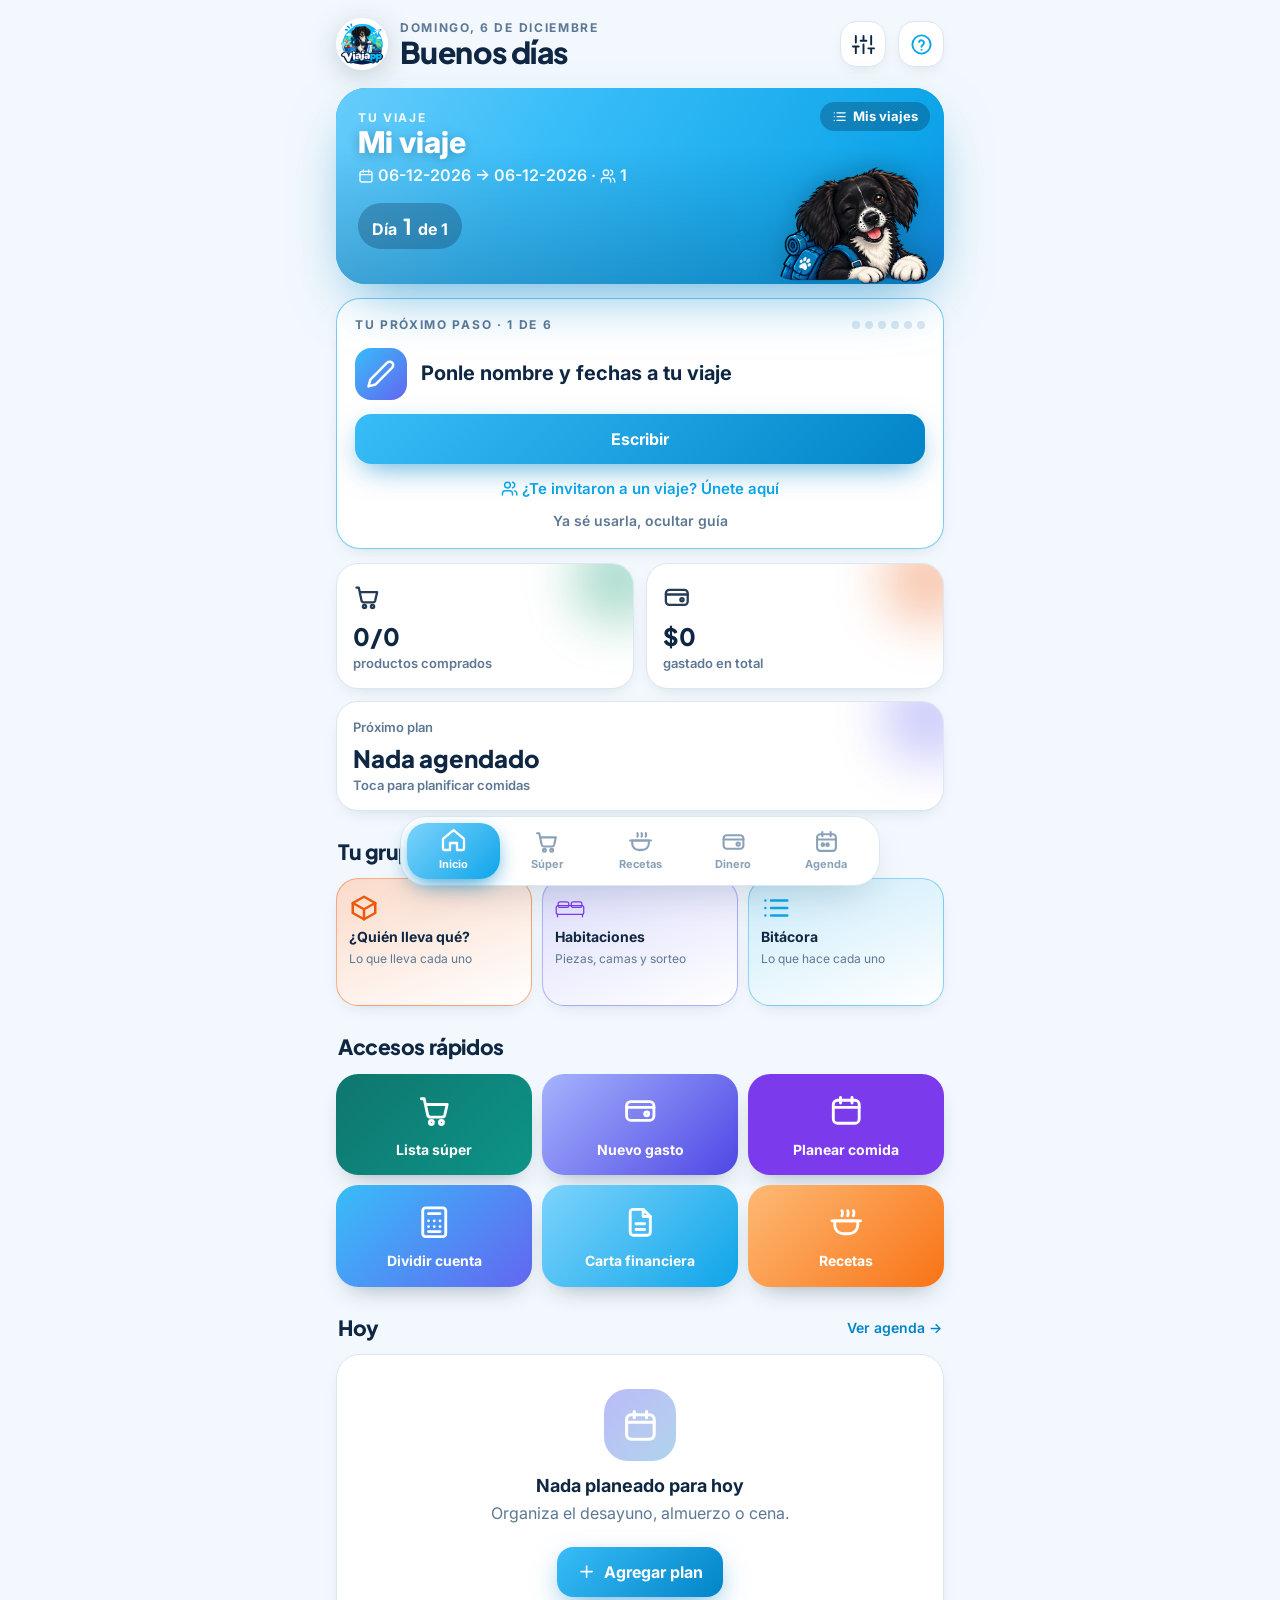
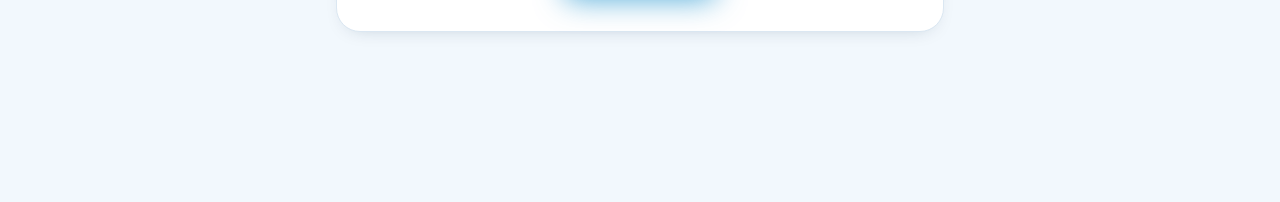
==== commit 400760dd: "Mis viajes, plantillas para repetir un viaje y cuentas con correo o Google - Mis viajes: varios viaj" ====
--- a/index.html
+++ b/index.html
@@ -75,6 +75,7 @@
   <script src="js/group.js"></script>
   <script src="js/boletas.js"></script>
   <script src="js/cuentas.js"></script>
+  <script src="js/trips.js"></script>
   <script src="js/app.js"></script>
 </body>
 </html>
--- a/css/styles.css
+++ b/css/styles.css
@@ -235,8 +235,10 @@
 .hero > * { position: relative; }
 .hero .trip-name { font-size: 30px; font-weight: 800; line-height: 1.05; text-shadow: 0 2px 12px rgba(0, 0, 0, .25); }
 .hero .trip-meta { margin-top: 6px; font-weight: 600; opacity: .95; }
-.hero { padding-right: 112px; }
-.hero .hero-logo { position: absolute; right: 4px; top: 8px; width: 100px; height: 100px; object-fit: contain; border-radius: 50%; background: radial-gradient(closest-side, rgba(255, 255, 255, .55), rgba(255, 255, 255, 0)); animation: bob 3.6s ease-in-out infinite; filter: drop-shadow(0 12px 20px rgba(0, 0, 0, .35)); }
+.hero { padding-right: 132px; min-height: 196px; }
+/* Perrito guiñando el ojo: fijo, asomado en el borde inferior derecho con las patitas apoyadas */
+.hero .hero-dog { position: absolute; right: 16px; bottom: 0; width: 148px; height: auto; pointer-events: none; filter: drop-shadow(0 -4px 12px rgba(3, 30, 60, .25)); }
+.hero .sync-pill { z-index: 1; }
 .hero .trip-meta .ic { width: 1em; height: 1em; }
 @keyframes bob { 50% { transform: translateY(-10px) rotate(8deg); } }
 .hero .countdown { display: inline-flex; align-items: baseline; gap: 6px; margin-top: 16px; padding: 8px 14px; border-radius: 999px; background: rgba(3, 30, 60, .26); font-weight: 700; }
@@ -829,9 +831,45 @@
 html[data-theme="day"] .diet-person, html[data-theme="day"] .sep-item, html[data-theme="day"] .sep-bol, html[data-theme="day"] .help-steps li,
 html[data-theme="day"] .search input, html[data-theme="day"] .bol-fmt, html[data-theme="day"] .g-tile { box-shadow: var(--card-shadow); }
 html[data-theme="day"] .stat .s-glow { opacity: .35; }
-html[data-theme="day"] .brand-mark, html[data-theme="day"] .hero .hero-logo { filter: drop-shadow(0 6px 14px rgba(15, 39, 66, .2)); }
+html[data-theme="day"] .brand-mark { filter: drop-shadow(0 6px 14px rgba(15, 39, 66, .2)); }
 html[data-theme="day"] .act span { box-shadow: 0 10px 22px -12px rgba(15, 39, 66, .45); }
 html[data-theme="day"] .quick-tile { box-shadow: 0 12px 26px -14px rgba(15, 39, 66, .45); }
 .theme-row .chip .ic { width: 1.05em; height: 1.05em; }
 /* Texto blanco fijo sobre degradados (en el tema Día el texto general es oscuro) */
 .btn.primary, .btn.sea, .fab, .cta-float, .hero, .balance, .sheet-title .st-ico, .act span, .rl-card, .quick-tile, .split-out { color: #fff; }
+.hero .trip-meta .nw { white-space: nowrap; }
+
+/* Boleta electrónica y logo de los documentos */
+.bol-edoc { margin-top: 8px; }
+.brand-box { display: flex; align-items: center; gap: 12px; margin-top: 10px; padding: 10px; border-radius: 16px; background: var(--field); border: 1px dashed var(--stroke); }
+.brand-box img { width: 96px; height: 56px; object-fit: contain; background: #fff; border-radius: 10px; padding: 4px; }
+.brand-empty { width: 96px; height: 56px; display: grid; place-items: center; border-radius: 10px; background: var(--tint-1); color: var(--muted); }
+.brand-empty .ic { width: 26px; height: 26px; }
+
+/* Mis viajes y cuenta (js/trips.js) */
+.hero .trips-btn { position: absolute; top: 14px; right: 14px; z-index: 1; display: inline-flex; align-items: center; gap: 6px; padding: 7px 12px; border-radius: 999px; border: 0; background: rgba(3, 30, 60, .28); color: #fff; font-family: inherit; font-weight: 700; font-size: 13px; line-height: 1; cursor: pointer; }
+.hero .trips-btn .ic { width: 15px; height: 15px; }
+.hero .trips-btn b { min-width: 18px; padding: 2px 5px; border-radius: 999px; background: #fff; color: var(--pink); font-size: 11px; }
+.hero .trips-btn:active { transform: scale(.94); }
+.acct { display: grid; gap: 8px; padding: 16px; margin-bottom: 16px; }
+.acct small { color: var(--muted); line-height: 1.4; }
+.acct.on { grid-template-columns: auto 1fr; align-items: center; }
+.acct.on .link { grid-column: 1 / -1; justify-self: start; }
+.acct-ico { width: 40px; height: 40px; display: grid; place-items: center; border-radius: 12px; background: var(--grad-sea); color: #fff; }
+.acct-txt { display: grid; gap: 3px; min-width: 0; }
+.acct-txt b { overflow-wrap: anywhere; }
+.google-btn { margin-top: 4px; }
+.g-logo { width: 18px; height: 18px; flex: none; }
+.trip-list { display: grid; gap: 10px; margin-bottom: 14px; }
+.trip-item { border-radius: 18px; background: var(--card); border: 1px solid var(--stroke); box-shadow: var(--card-shadow); overflow: hidden; }
+.trip-item.on { border-color: var(--pink); box-shadow: 0 0 0 2px color-mix(in srgb, var(--pink) 30%, transparent); }
+.ti-main { display: grid; gap: 4px; width: 100%; padding: 14px 16px 10px; text-align: left; background: none; border: 0; color: var(--text); cursor: pointer; }
+.ti-main b { font-family: var(--font-display); font-size: 17px; color: var(--strong); }
+.ti-main small { display: flex; align-items: center; gap: 5px; color: var(--muted); }
+.ti-main small .ic { width: 14px; height: 14px; }
+.ti-tags { display: flex; flex-wrap: wrap; gap: 6px; margin-top: 2px; }
+.ti-tag { font-style: normal; font-size: 12px; font-weight: 700; padding: 3px 9px; border-radius: 999px; background: var(--tint-1); color: var(--muted); }
+.ti-tag.sky { background: color-mix(in srgb, var(--pink) 14%, transparent); color: var(--link); }
+.ti-tag.now { background: var(--pink); color: #fff; }
+.ti-acts { display: flex; flex-wrap: wrap; gap: 8px; padding: 0 16px 14px; }
+.ti-del { color: var(--neg); }
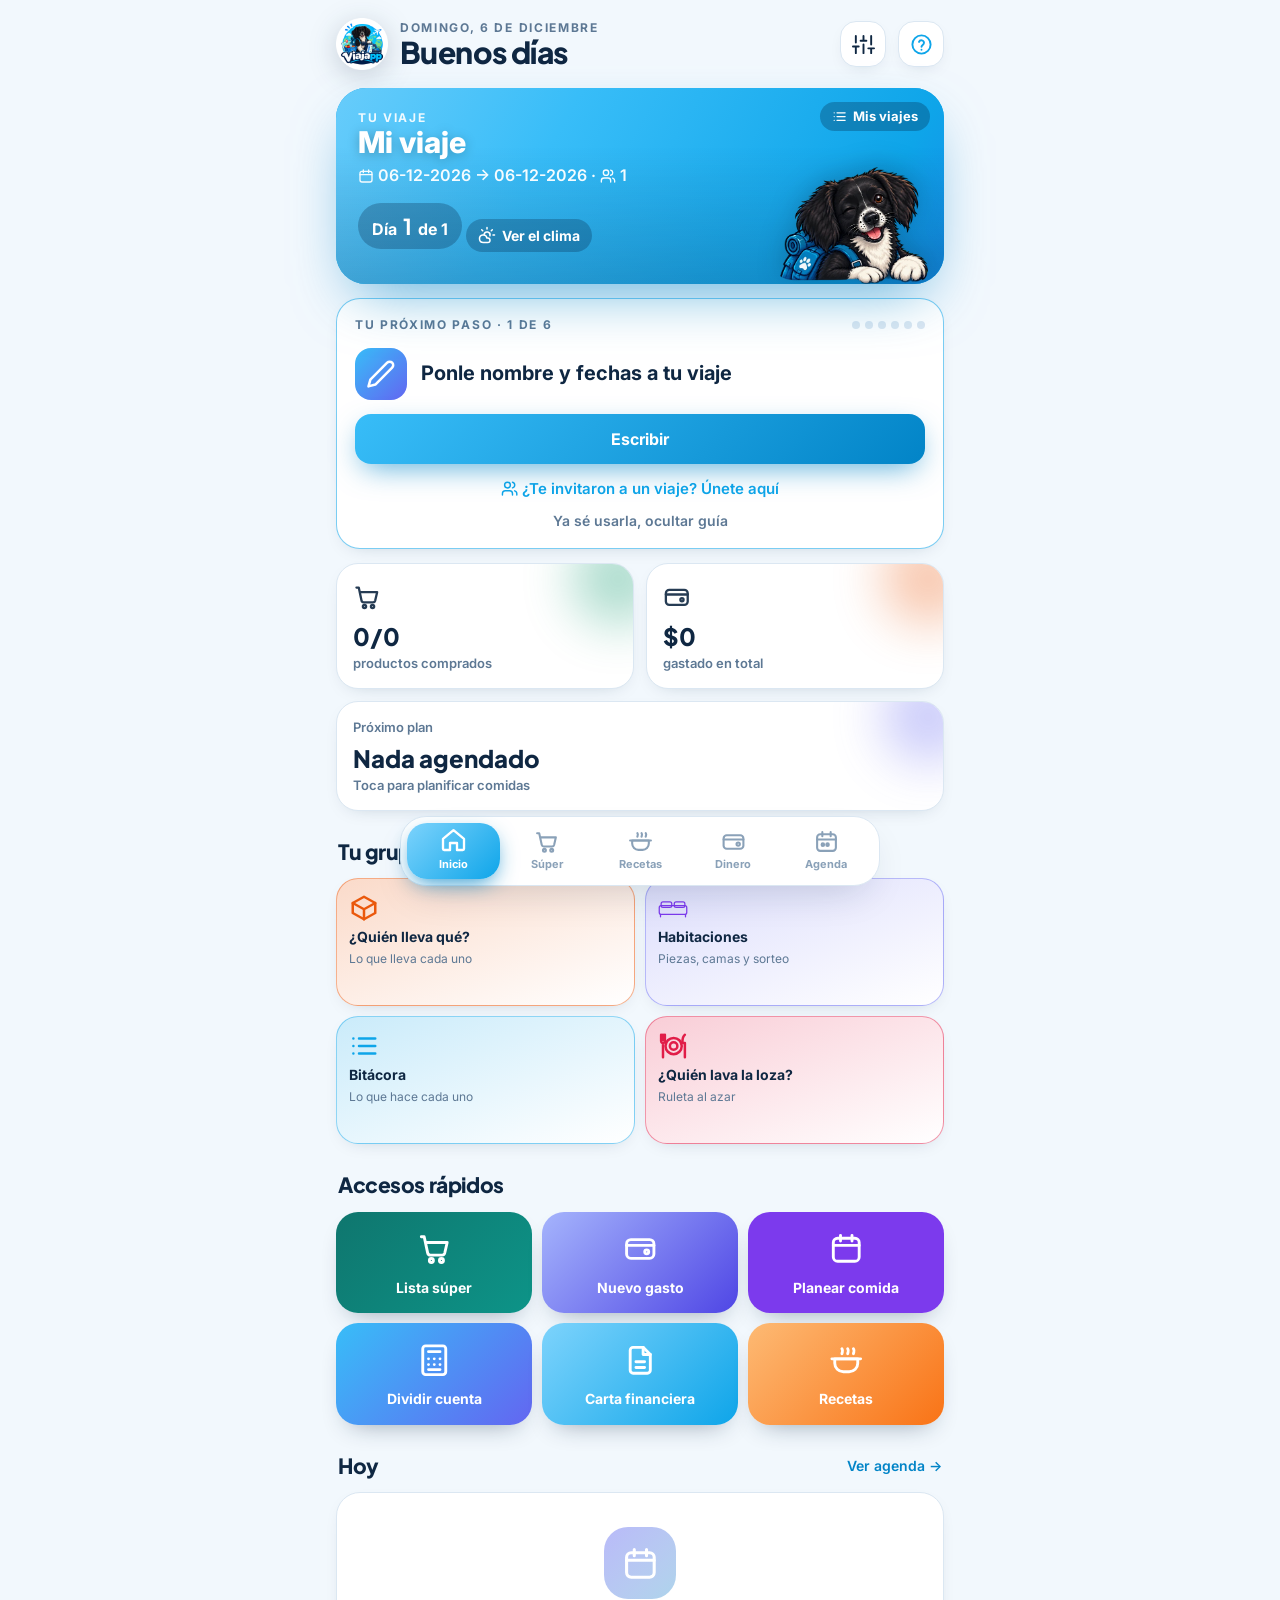
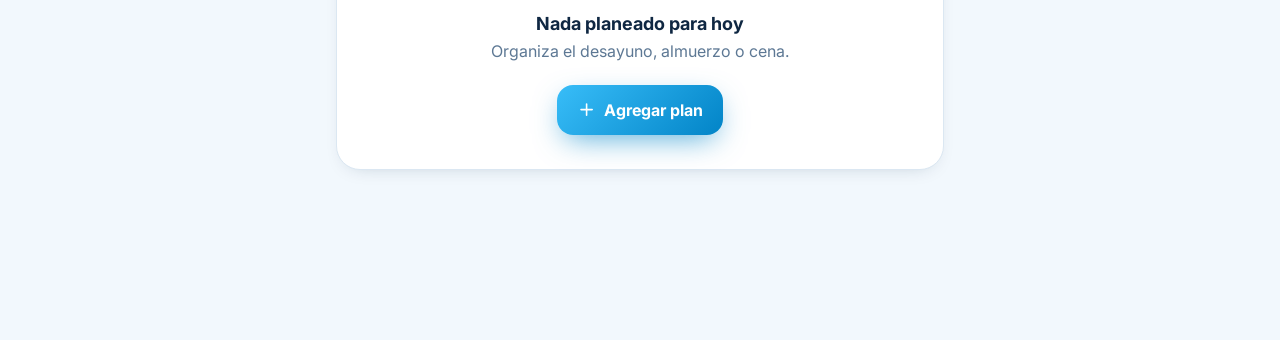
==== commit 380518af: "Ruleta de la loza, clima del destino y recetas para grupos grandes - Tu grupo: "¿Quién lava la loza?" ====
--- a/index.html
+++ b/index.html
@@ -76,6 +76,7 @@
   <script src="js/boletas.js"></script>
   <script src="js/cuentas.js"></script>
   <script src="js/trips.js"></script>
+  <script src="js/clima.js"></script>
   <script src="js/app.js"></script>
 </body>
 </html>
--- a/css/styles.css
+++ b/css/styles.css
@@ -646,7 +646,7 @@
 .cooked-btn { color: var(--lime); border-color: color-mix(in srgb, var(--lime) 50%, transparent); }
 
 /* ---------- Tu grupo ---------- */
-.group-tiles { display: grid; grid-template-columns: repeat(3, 1fr); gap: 10px; }
+.group-tiles { display: grid; grid-template-columns: 1fr 1fr; gap: 10px; }
 .g-tile {
   display: flex; flex-direction: column; align-items: flex-start; gap: 6px; text-align: left; padding: 14px 12px; border-radius: 22px; min-height: 128px;
   background: linear-gradient(160deg, color-mix(in srgb, var(--c) 22%, var(--card)), var(--card)); border: 1px solid color-mix(in srgb, var(--c) 45%, transparent);
@@ -873,3 +873,45 @@
 .ti-tag.now { background: var(--pink); color: #fff; }
 .ti-acts { display: flex; flex-wrap: wrap; gap: 8px; padding: 0 16px 14px; }
 .ti-del { color: var(--neg); }
+
+/* ---------- Clima del destino (js/clima.js) ---------- */
+.hero .wx-pill { display: inline-flex; align-items: center; gap: 6px; margin: 10px 0 0; padding: 7px 12px; border: 0; border-radius: 999px; background: rgba(3, 30, 60, .26); color: #fff; font-family: inherit; font-weight: 700; font-size: 14px; cursor: pointer; vertical-align: middle; }
+.hero .wx-pill .ic { width: 18px; height: 18px; }
+.hero .wx-pill b { font-family: var(--font-display); font-size: 16px; }
+.hero .wx-pill:active { transform: scale(.94); }
+.wx-place { display: flex; gap: 8px; margin-bottom: 12px; }
+.wx-place input { flex: 1; min-width: 0; padding: 12px 14px; border-radius: 14px; border: 1px solid var(--stroke); background: var(--field); color: var(--text); font: inherit; }
+.wx-place .btn { flex: 0 0 auto; }
+.wx-days { display: grid; gap: 6px; margin: 10px 0; }
+.wx-day { display: grid; grid-template-columns: 92px 30px 1fr auto 38px; align-items: center; gap: 8px; padding: 10px 12px; border-radius: 14px; background: var(--card); border: 1px solid var(--stroke); }
+.wx-day .wd { font-weight: 700; font-size: 14px; color: var(--strong); }
+.wx-day .wi .ic { width: 26px; height: 26px; }
+.wx-day .wt { font-size: 14px; color: var(--text); line-height: 1.25; }
+.wx-day .wt small { display: block; color: var(--muted); font-size: 12px; }
+.wx-day .wm { font-family: var(--font-display); font-size: 18px; color: var(--strong); text-align: right; }
+.wx-day .wn { color: var(--muted); font-weight: 600; text-align: right; }
+.wx-sun { color: var(--yellow); } .wx-csun { color: var(--orange); } .wx-cloud, .wx-fog { color: var(--slate); }
+.wx-rain, .wx-storm { color: var(--pink); } .wx-snow { color: var(--teal); }
+.wx-tips { display: grid; gap: 6px; margin: 8px 0 4px; }
+.wx-tips div { display: flex; gap: 10px; align-items: flex-start; padding: 10px 12px; border-radius: 14px; background: var(--tint-1); color: var(--strong); font-size: 14px; line-height: 1.35; }
+.wx-tips .ic { flex: 0 0 auto; width: 20px; height: 20px; color: var(--pink); margin-top: 1px; }
+.wx-err { display: flex; gap: 8px; padding: 12px; border-radius: 14px; background: color-mix(in srgb, var(--red) 12%, transparent); color: var(--strong); }
+.wx-load { display: flex; align-items: center; gap: 10px; padding: 18px; color: var(--muted); font-weight: 600; }
+.wx-load .ic { width: 26px; height: 26px; color: var(--orange); animation: spin 2.4s linear infinite; }
+.wx-src a { color: var(--link); }
+@keyframes spin { to { transform: rotate(360deg); } }
+@media (max-width: 370px) { .wx-day { grid-template-columns: 74px 26px 1fr auto 32px; gap: 6px; padding: 9px 10px; } }
+
+/* ---------- Grupo en la hoja cocinar ---------- */
+.cook-group { display: flex; flex-wrap: wrap; align-items: center; gap: 6px; margin-top: 8px; font-size: 14px; color: var(--muted); }
+.cook-group b { color: var(--strong); }
+.cook-group small { font-size: 12px; }
+.mini-step { display: inline-flex; align-items: center; gap: 2px; padding: 2px; border-radius: 999px; background: var(--field); border: 1px solid var(--stroke); }
+.mini-step button { width: 28px; height: 28px; border: 0; border-radius: 50%; background: var(--card); color: var(--strong); font: 700 16px/1 inherit; cursor: pointer; }
+.mini-step b { min-width: 22px; text-align: center; }
+
+/* ---------- Ruleta de tareas ---------- */
+.chore-win { margin-top: 12px; padding: 16px; border-radius: 20px; text-align: center; background: color-mix(in srgb, var(--c) 16%, var(--card)); border: 2px solid var(--c); animation: pop .45s var(--spring) both; }
+.chore-win small { display: block; color: var(--muted); font-weight: 600; }
+.chore-win b { font-family: var(--font-display); font-size: 30px; color: var(--strong); }
+.rl-name.win { animation: pop .5s var(--spring) both; }
